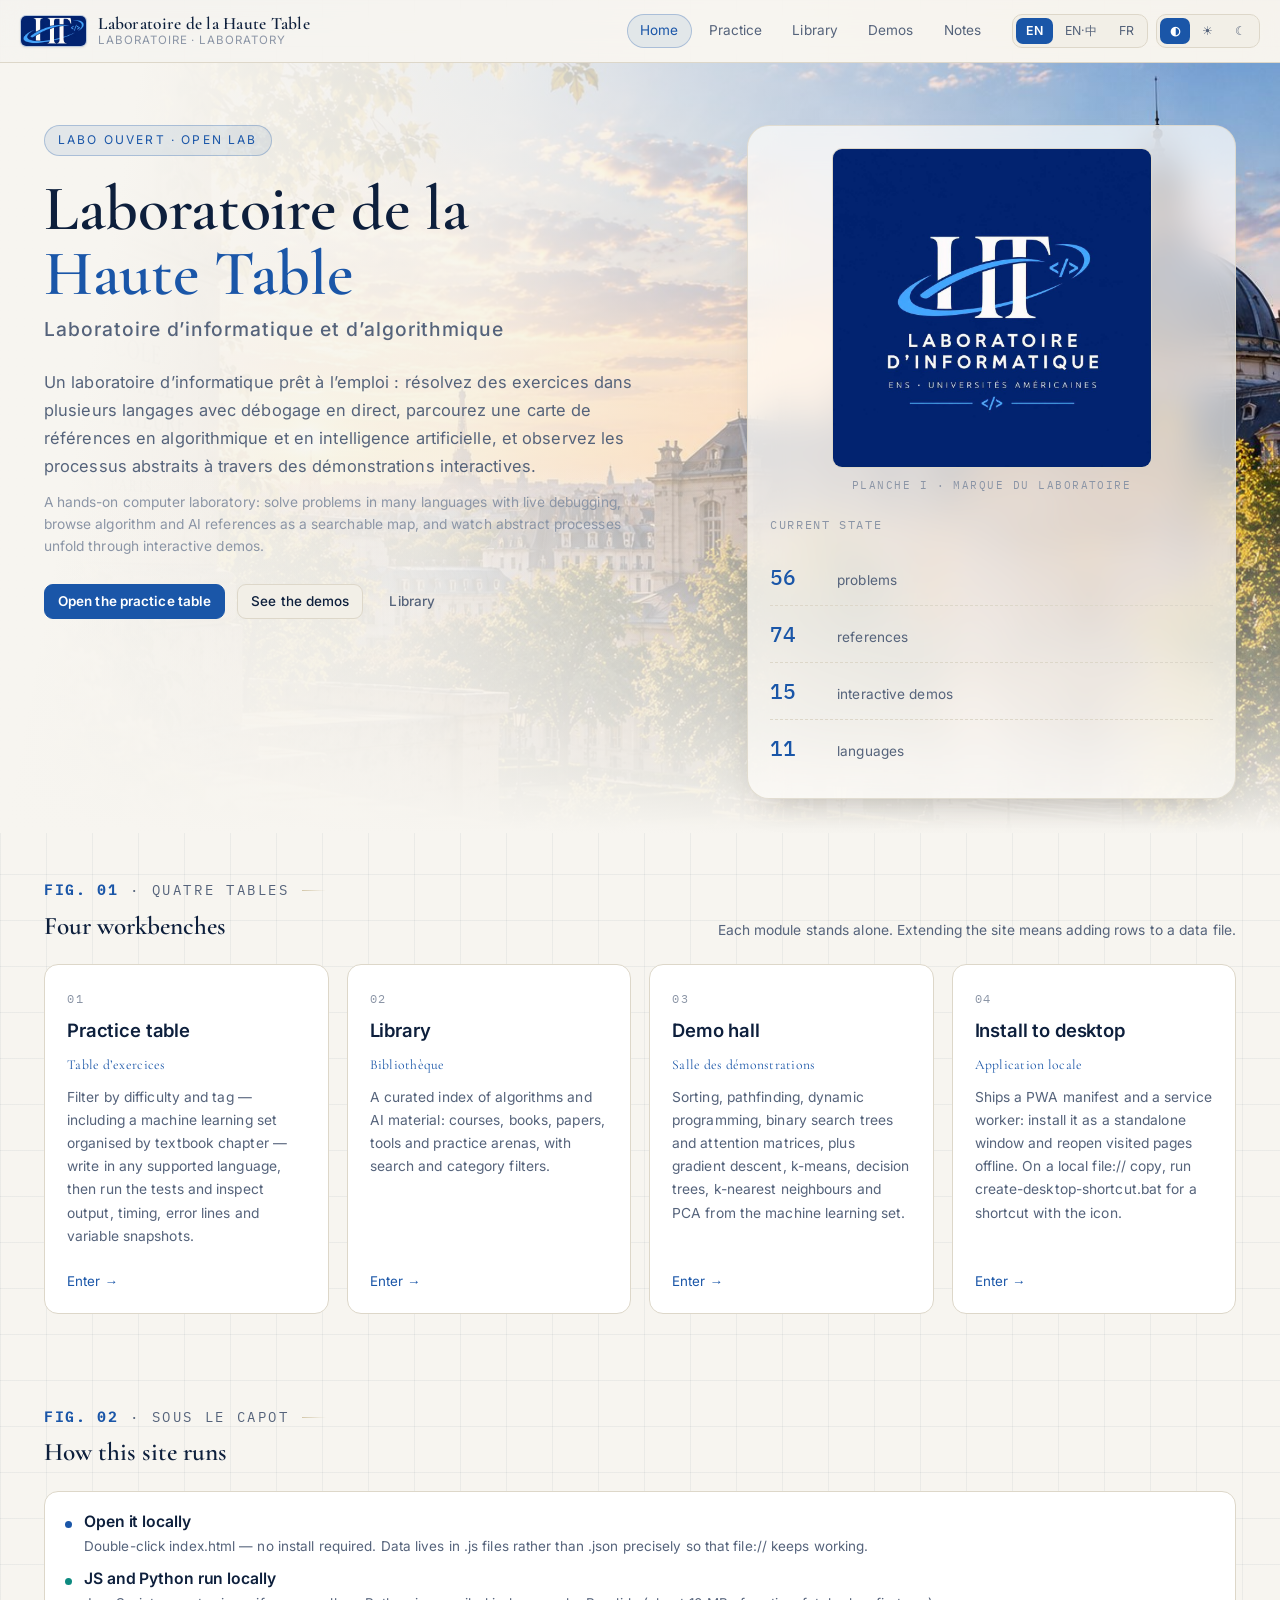
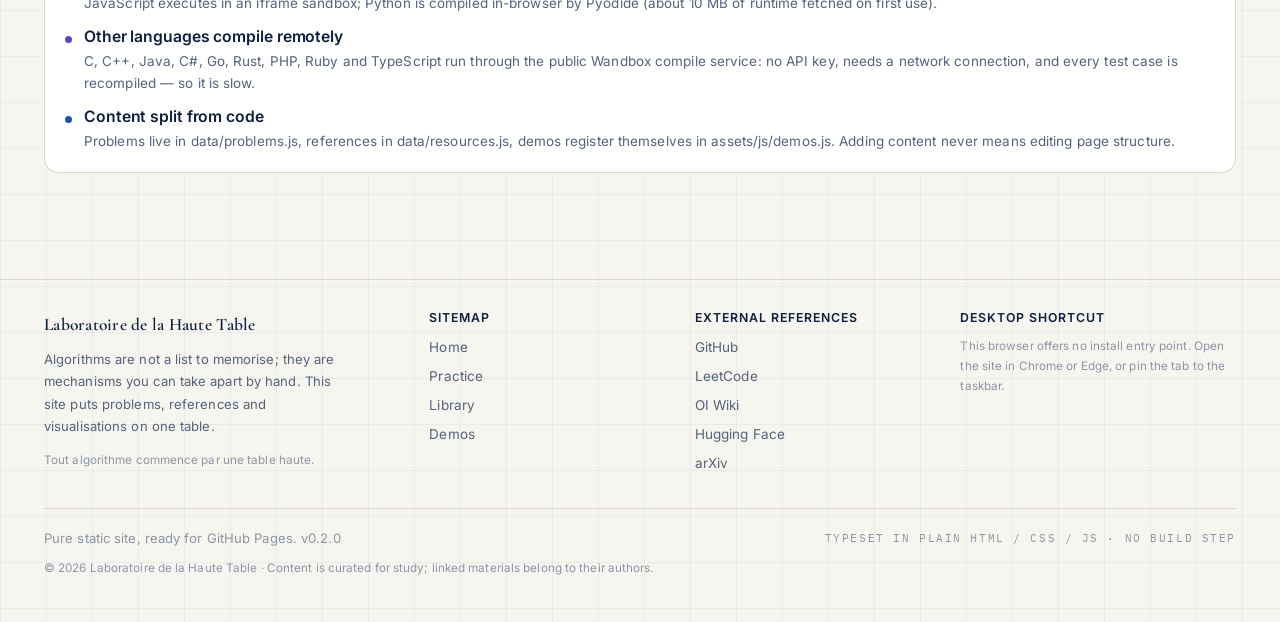
==== index.html @ a64c519a "Add files via upload" ====
<!DOCTYPE html>
<html lang="zh-CN" data-theme="dark">
<head>
<meta charset="utf-8">
<meta name="viewport" content="width=device-width, initial-scale=1">
<title>Laboratoire de la Haute Table · Laboratoire d’informatique</title>
<meta name="description" content="Laboratoire de la Haute Table — exercices multilingues avec débogage, bibliothèque d’algorithmique et d’IA, démonstrations interactives. Site statique, prêt pour GitHub Pages.">
<link rel="stylesheet" href="assets/css/base.css">
<link rel="stylesheet" href="assets/css/modules.css">
<link rel="icon" href="assets/img/favicon.ico" sizes="any">
<link rel="icon" type="image/png" sizes="32x32" href="assets/img/favicon-32.png">
<link rel="icon" type="image/png" sizes="192x192" href="assets/img/mark-192.png">
<link rel="apple-touch-icon" sizes="180x180" href="assets/img/apple-touch-icon.png">
<link rel="manifest" href="manifest.json">
<meta name="theme-color" content="#04122b" media="(prefers-color-scheme: dark)">
<meta name="theme-color" content="#f7f5f0" media="(prefers-color-scheme: light)">
<meta name="apple-mobile-web-app-title" content="Haute Table">
<meta property="og:type" content="website">
<meta property="og:title" content="Laboratoire de la Haute Table · Laboratoire d’informatique">
<meta property="og:description" content="多语言刷题与调试、算法与 AI 资料索引、可交互的算法演示。纯静态站点，可安装到桌面。">
<meta property="og:image" content="assets/img/og-cover.png">
</head>
<body>

<a class="skip-link" href="#main">跳到主要内容</a>

<header class="site-header">
  <div class="wrap header-inner">
    <a class="brand" href="index.html">
      <img class="brand-mark" src="assets/img/mark-wide.png" alt="" width="70" height="32">
      <span class="brand-name">
        <span class="brand-fr">Laboratoire de la Haute Table</span>
        <span class="brand-sub" data-i18n="brand.sub">Laboratoire · 实验室</span>
      </span>
    </a>
    <nav class="nav" aria-label="主导航">
      <a href="index.html" data-i18n="nav.home">首页</a>
      <a href="practice.html" data-i18n="nav.practice">刷题台</a>
      <a href="resources.html" data-i18n="nav.resources">资料库</a>
      <a href="demos.html" data-i18n="nav.demos">演示室</a>
      <a href="notes.html" data-i18n="nav.notes">数学笔记</a>
    </nav>
    <div class="header-tools" data-header-tools></div>
  </div>
</header>

<main id="main">

  <section class="hero">
   <div class="wrap">
    <div class="hero-grid">
      <div>
        <span class="hero-eyebrow" data-i18n="home.eyebrow">Labo ouvert · 开放实验室</span>
        <h1 class="hero-title-fr">Laboratoire de la <em>Haute&nbsp;Table</em></h1>
        <p class="hero-title-zh">Laboratoire d’informatique et d’algorithmique</p>
        <p class="hero-lede">
           Un laboratoire d’informatique prêt à l’emploi : résolvez des exercices dans plusieurs langages
           avec débogage en direct, parcourez une carte de références en algorithmique et en intelligence
           artificielle, et observez les processus abstraits à travers des démonstrations interactives.
        </p>
        <p class="hero-lede-en">
          A hands-on computer laboratory: solve problems in many languages with live debugging, browse
          algorithm and AI references as a searchable map, and watch abstract processes unfold through
          interactive demos.
        </p>
        <p class="hero-lede hero-lede-zh">
          一个可以立刻上手开动的计算机实验室：用多种语言刷题并实时调试，把算法与 AI 的学习资料整理成可检索的地图，
          再配上能拖动、能暂停、能改参数的动态演示，把抽象过程摊开在桌面上看清楚。
        </p>
        <div class="row hero-actions">
          <a class="btn btn-primary" href="practice.html" data-i18n="home.ctaPrimary">进入刷题台</a>
          <a class="btn" href="demos.html" data-i18n="home.ctaSecondary">看动态演示</a>
          <a class="btn btn-ghost" href="resources.html" data-i18n="nav.resources">资料库</a>
        </div>
      </div>
      <div class="hero-panel">
        <figure class="plate">
          <img src="assets/img/logo.jpg" alt="Laboratoire de la Haute Table" width="1024" height="1024">
          <figcaption>Planche I · Marque du laboratoire</figcaption>
        </figure>
        <div class="hero-panel-title" data-i18n="home.panelTitle">站点现状</div>
        <div class="stat-list">
          <div class="stat-line">
            <span class="stat-num" id="stat-problems">—</span>
            <span class="stat-label" data-i18n="home.statProblems">道练习题</span>
          </div>
          <div class="stat-line">
            <span class="stat-num" id="stat-resources">—</span>
            <span class="stat-label" data-i18n="home.statResources">条资料索引</span>
          </div>
          <div class="stat-line">
            <span class="stat-num" id="stat-demos">—</span>
            <span class="stat-label" data-i18n="home.statDemos">个交互演示</span>
          </div>
          <div class="stat-line">
            <span class="stat-num">11</span>
            <span class="stat-label" data-i18n="home.statLangs">种编程语言</span>
          </div>
        </div>
      </div>
    </div>
   </div>
  </section>

  <section class="section wrap">
    <div class="section-head">
      <div>
        <p class="fig"><b>Fig. 01</b> · Quatre tables</p>
        <h2 data-i18n="home.modulesTitle">四个工作台</h2>
      </div>
      <span class="spacer"></span>
      <p data-i18n="home.modulesLede"></p>
    </div>
    <div class="module-grid">
      <a class="module-card" href="practice.html">
        <span class="module-num">01</span>
        <h3 data-i18n="home.m1.title">刷题台</h3>
        <span class="fr">Table d’exercices</span>
        <p data-i18n="home.m1.desc"></p>
        <span class="go" data-i18n="home.go">进入 →</span>
      </a>
      <a class="module-card" href="resources.html">
        <span class="module-num">02</span>
        <h3 data-i18n="home.m2.title">资料库</h3>
        <span class="fr">Bibliothèque</span>
        <p data-i18n="home.m2.desc"></p>
        <span class="go" data-i18n="home.go">进入 →</span>
      </a>
      <a class="module-card" href="demos.html">
        <span class="module-num">03</span>
        <h3 data-i18n="home.m3.title">演示室</h3>
        <span class="fr">Salle des démonstrations</span>
        <p data-i18n="home.m3.desc"></p>
        <span class="go" data-i18n="home.go">进入 →</span>
      </a>
      <a class="module-card" href="index.html#install-block">
        <span class="module-num">04</span>
        <h3 data-i18n="home.m4.title">安装到桌面</h3>
        <span class="fr">Application locale</span>
        <p data-i18n="home.m4.desc"></p>
        <span class="go" data-i18n="home.go">进入 →</span>
      </a>
    </div>
  </section>

  <section class="section wrap">
    <div class="section-head">
      <div>
        <p class="fig"><b>Fig. 02</b> · Sous le capot</p>
        <h2 data-i18n="home.howTitle">这套站是怎么跑起来的</h2>
      </div>
    </div>
    <div class="card">
      <div class="feature-list">
        <div class="feature-item">
          <span class="feature-dot"></span>
          <div>
            <h4 data-i18n="home.how1.title">本地直接打开</h4>
            <p data-i18n="home.how1.desc"></p>
          </div>
        </div>
        <div class="feature-item teal">
          <span class="feature-dot"></span>
          <div>
            <h4 data-i18n="home.how2.title">JS 与 Python 本地执行</h4>
            <p data-i18n="home.how2.desc"></p>
          </div>
        </div>
        <div class="feature-item violet">
          <span class="feature-dot"></span>
          <div>
            <h4 data-i18n="home.how3.title">其余语言走公共 API</h4>
            <p data-i18n="home.how3.desc"></p>
          </div>
        </div>
        <div class="feature-item">
          <span class="feature-dot"></span>
          <div>
            <h4 data-i18n="home.how4.title">内容与代码分离</h4>
            <p data-i18n="home.how4.desc"></p>
          </div>
        </div>
      </div>
    </div>
  </section>

</main>

<footer class="site-footer" id="site-footer"></footer>

<!-- 只加载数据来统计数量；演示模块仅注册自身，不初始化 -->
<script src="data/problems.js"></script>
<script src="data/c-track.js"></script>
<script src="data/hard-track.js"></script>
<script src="data/math-track.js"></script>
<script src="data/py-track.js"></script>
<script src="data/resources.js"></script>
<script src="assets/js/i18n.js"></script>
<script src="assets/js/site.js"></script>
<script>window.LHT.Demos = { list: [], register: function (d) { this.list.push(d); } };</script>
<script src="assets/js/demo-sort.js"></script>
<script src="assets/js/demo-path.js"></script>
<script src="assets/js/demo-nn.js"></script>
<script src="assets/js/demo-dp.js"></script>
<script src="assets/js/demo-bst.js"></script>
<script src="assets/js/demo-attn.js"></script>
<script src="assets/js/demo-gd.js"></script>
<script src="assets/js/demo-kmeans.js"></script>
<script src="assets/js/demo-tree.js"></script>
<script src="assets/js/demo-knn.js"></script>
<script src="assets/js/demo-pca.js"></script>
<script src="assets/js/demo-roc.js"></script>
<script src="assets/js/demo-linalg.js"></script>
<script src="assets/js/demo-integral.js"></script>
<script src="assets/js/demo-pylist.js"></script>
<script>
(function () {
  function put(id, value) {
    var el = document.getElementById(id);
    if (el) el.textContent = String(value);
  }
  function render() {
    put('stat-problems', (window.LHT_PROBLEMS || []).length);
    put('stat-resources', (window.LHT_RESOURCES || []).length);
    put('stat-demos', (window.LHT.Demos && window.LHT.Demos.list ? window.LHT.Demos.list.length : 0));
  }
  render();
  var previous = LHT.onLangChange;
  LHT.onLangChange = function (lang) {
    if (typeof previous === 'function') previous(lang);
    render();
  };
})();
</script>
</body>
</html>
---- assets/css/base.css ----
/* ============================================================
   Laboratoire de la Haute Table · 高桌实验室
   base.css — 设计令牌、排版、布局骨架、通用组件
   ============================================================ */

/* ---------- 自托管字体 ----------
   字体文件都在 assets/fonts/ 里，不依赖 Google Fonts 或任何 CDN：
   中文字形仍然交给系统字体（思源黑体 / 苹方 / 微软雅黑），
   这里只带拉丁字形，单个文件 14–24KB。
   授权为 SIL Open Font License，见 assets/fonts/LICENSE-OFL.txt。 */

@font-face {
  font-family: "Inter";
  font-style: normal;
  font-weight: 400;
  font-display: swap;
  src: url("../fonts/inter-latin-400-normal.woff2") format("woff2");
}
@font-face {
  font-family: "Inter";
  font-style: normal;
  font-weight: 500;
  font-display: swap;
  src: url("../fonts/inter-latin-500-normal.woff2") format("woff2");
}
@font-face {
  font-family: "Inter";
  font-style: normal;
  font-weight: 600;
  font-display: swap;
  src: url("../fonts/inter-latin-600-normal.woff2") format("woff2");
}

@font-face {
  font-family: "Cormorant Garamond";
  font-style: normal;
  font-weight: 400;
  font-display: swap;
  src: url("../fonts/cormorant-garamond-latin-400-normal.woff2") format("woff2");
}
@font-face {
  font-family: "Cormorant Garamond";
  font-style: normal;
  font-weight: 600;
  font-display: swap;
  src: url("../fonts/cormorant-garamond-latin-600-normal.woff2") format("woff2");
}
@font-face {
  font-family: "Cormorant Garamond";
  font-style: normal;
  font-weight: 700;
  font-display: swap;
  src: url("../fonts/cormorant-garamond-latin-700-normal.woff2") format("woff2");
}
@font-face {
  font-family: "Cormorant Garamond";
  font-style: italic;
  font-weight: 400;
  font-display: swap;
  src: url("../fonts/cormorant-garamond-latin-400-italic.woff2") format("woff2");
}

@font-face {
  font-family: "IBM Plex Mono";
  font-style: normal;
  font-weight: 400;
  font-display: swap;
  src: url("../fonts/ibm-plex-mono-latin-400-normal.woff2") format("woff2");
}
@font-face {
  font-family: "IBM Plex Mono";
  font-style: normal;
  font-weight: 500;
  font-display: swap;
  src: url("../fonts/ibm-plex-mono-latin-500-normal.woff2") format("woff2");
}

:root {
  color-scheme: dark;

  /* 深色主题：实验室靛蓝。取色自徽标底色 #022370 与轨道蓝 #40a8fe */
  --bg:              #04122b;
  --bg-elev:         #061a38;
  --surface:         #0a2244;
  --surface-2:       #0e2a52;
  --surface-3:       #143460;
  --border:          #1b3a63;
  --border-strong:   #2d5c95;
  --fg:              #eaf1fb;
  --fg-muted:        #9ab3d4;
  --fg-dim:          #6b87ab;

  --accent:          #40a8fe;   /* azur · 轨道蓝 */
  --accent-soft:     rgba(64, 168, 254, 0.14);
  --accent-line:     rgba(64, 168, 254, 0.34);
  /* 实心蓝底按钮：底色加深一档，白字对比度 6.3:1 */
  --accent-strong:   #1a5fb4;
  --accent-on:       #ffffff;
  --gold:            #c9a856;   /* or · 只在分隔线与编号上点缀 */
  --gold-soft:       rgba(201, 168, 86, 0.13);
  --gold-line:       rgba(201, 168, 86, 0.42);
  --grid:            rgba(64, 168, 254, 0.055);

  /* 以下四个是数据色，只在图表、演示与状态里使用 */
  --teal:            #35c4bb;
  --teal-soft:       rgba(53, 196, 187, 0.14);
  --violet:          #9a8ff0;
  --violet-soft:     rgba(154, 143, 240, 0.15);
  --danger:          #f2708c;
  --danger-soft:     rgba(242, 112, 140, 0.13);
  --ok:              #4ecf8a;
  --warn:            #e3b455;

  --shadow-1: 0 1px 2px rgba(0, 0, 0, 0.4);
  --shadow-2: 0 10px 30px -12px rgba(0, 0, 0, 0.75);
  --radius:   14px;
  --radius-sm: 9px;
  --radius-lg: 22px;

  --sans: "Inter", -apple-system, BlinkMacSystemFont, "Segoe UI", "PingFang SC",
          "Hiragino Sans GB", "Microsoft YaHei", "Source Han Sans SC",
          "Noto Sans CJK SC", Roboto, Helvetica, Arial, sans-serif;
  --mono: "IBM Plex Mono", "JetBrains Mono", "Cascadia Code", "SF Mono", Menlo,
          Consolas, "Liberation Mono", "Courier New", monospace;
  /* 展示体：拉丁字形用自托管的 Cormorant Garamond，
     中文回落到系统的宋体类字体，保持"铅字感" */
  --serif: "Cormorant Garamond", "EB Garamond", Georgia, "Times New Roman",
           "Songti SC", "Source Han Serif SC", "Noto Serif SC",
           "SimSun", "STSong", serif;
  /* 中文标题：优先系统里的宋体系；没有就退回黑体 */
  --serif-cjk: "Songti SC", "Source Han Serif SC", "Noto Serif CJK SC",
               "SimSun", "STSong", "Microsoft YaHei", serif;

  --maxw: 1240px;
  --gut: 24px;
}

[data-theme="light"] {
  color-scheme: light;

  /* 浅色主题：档案纸，纸面偏暖，墨色偏靛 */
  --bg:              #f7f5f0;
  --bg-elev:         #fffefb;
  --surface:         #ffffff;
  --surface-2:       #f2efe7;
  --surface-3:       #e8e4d9;
  --border:          #ddd7c9;
  --border-strong:   #c1b7a1;
  --fg:              #0d1f3c;
  --fg-muted:        #55637b;
  --fg-dim:          #8b95a6;

  --accent:          #1a56a8;
  --accent-soft:     rgba(26, 86, 168, 0.09);
  --accent-line:     rgba(26, 86, 168, 0.28);
  --accent-strong:   #1a56a8;
  --accent-on:       #ffffff;
  --gold:            #8f6f22;
  --gold-soft:       rgba(143, 111, 34, 0.09);
  --gold-line:       rgba(143, 111, 34, 0.34);
  --grid:            rgba(13, 31, 60, 0.05);

  --teal:            #0d8a80;
  --teal-soft:       rgba(13, 138, 128, 0.10);
  --violet:          #5647c9;
  --violet-soft:     rgba(86, 71, 201, 0.10);
  --danger:          #c2304c;
  --danger-soft:     rgba(194, 48, 76, 0.09);
  --ok:              #157a48;
  --warn:            #96660c;

  --shadow-1: 0 1px 2px rgba(60, 50, 35, 0.08);
  --shadow-2: 0 14px 34px -18px rgba(60, 50, 35, 0.34);
}

* { box-sizing: border-box; }

html { scroll-behavior: smooth; }
/* 锚点跳转时给吸顶导航留出空间，标题不会被盖住 */
[id] { scroll-margin-top: 84px; }

body {
  margin: 0;
  background-color: var(--bg);
  background-image:
    linear-gradient(var(--grid) 1px, transparent 1px),
    linear-gradient(90deg, var(--grid) 1px, transparent 1px),
    radial-gradient(1100px 560px at 10% -10%, var(--accent-soft), transparent 62%),
    radial-gradient(880px 460px at 98% -2%, var(--gold-soft), transparent 58%);
  background-size: 46px 46px, 46px 46px, 100% 100%, 100% 100%;
  background-repeat: repeat, repeat, no-repeat, no-repeat;
  background-attachment: scroll, scroll, fixed, fixed;
  color: var(--fg);
  font-family: var(--sans);
  font-size: 16px;
  line-height: 1.71;
  letter-spacing: 0.006em;          /* 中西文混排时留一点气口 */
  font-feature-settings: "kern" 1, "liga" 1, "calt" 1;
  -webkit-font-smoothing: antialiased;
  text-rendering: optimizeLegibility;
}

a { color: var(--accent); text-decoration: none; }
a:hover { text-decoration: underline; }

/* 标题走衬线：拉丁用 Cormorant Garamond，中文回落到系统宋体，
   混排时读起来更像印刷品而不是界面 */
h1, h2 { font-family: var(--serif); font-weight: 600; letter-spacing: 0; }
h3, h4 { font-family: var(--sans); }
h1, h2, h3, h4 { line-height: 1.28; margin: 0 0 .5em; }
/* 说明：h1/h2 走衬线（拉丁 Cormorant Garamond + 中文系统宋体）。
   中文宋体在 Windows 上没有真粗体，浏览器会做合成加粗，所以字号给得比黑体方案大一点才有分量。
   想换成无衬线中文标题，把下面两行的 font-family 改成 var(--sans) 即可。 */
h1 { font-size: 2.2rem; }
h2 { font-size: 1.58rem; }
h3 { font-size: 1.1rem; font-weight: 600; letter-spacing: -0.008em; }
h4 { font-size: .95rem; font-weight: 600; letter-spacing: -0.006em; }
p  { margin: 0 0 1em; }

code, pre, kbd { font-family: var(--mono); font-size: .88em; }
code {
  background: var(--surface-2);
  border: 1px solid var(--border);
  border-radius: 5px;
  padding: .1em .38em;
}
pre {
  background: var(--surface-2);
  border: 1px solid var(--border);
  border-radius: var(--radius-sm);
  padding: 12px 14px;
  overflow: auto;
  margin: 0 0 1em;
}
pre code { background: none; border: 0; padding: 0; }

hr { border: 0; border-top: 1px solid var(--border); margin: 28px 0; }

::selection { background: var(--accent-line); color: var(--fg); }

:focus-visible {
  outline: 2px solid var(--accent);
  outline-offset: 2px;
  border-radius: 4px;
}

/* ---------- 布局 ---------- */

.wrap { width: 100%; max-width: var(--maxw); margin: 0 auto; padding: 0 var(--gut); }
.wrap-narrow { max-width: 880px; }

/* 只设垂直间距：水平内边距交给 .wrap，两个类同时用时才不会互相覆盖 */
.section { padding-block: 46px; }
.section-tight { padding-block: 26px; }

.stack > * + * { margin-top: 16px; }
.row { display: flex; gap: 12px; align-items: center; flex-wrap: wrap; }
.row-between { justify-content: space-between; }
.row-tight { gap: 8px; }
.spacer { flex: 1 1 auto; }
.grid { display: grid; gap: 16px; }

.skip-link {
  position: absolute; left: -9999px; top: 0; z-index: 100;
  background: var(--accent); color: #10151c; padding: 10px 16px; border-radius: 0 0 8px 0;
}
.skip-link:focus { left: 0; }

/* ---------- 页头 ---------- */

.site-header {
  position: sticky; top: 0; z-index: 40;
  background: color-mix(in srgb, var(--bg) 86%, transparent);
  backdrop-filter: blur(14px) saturate(140%);
  border-bottom: 1px solid var(--border);
}

.header-inner {
  display: flex; align-items: center; gap: 18px;
  min-height: 62px; padding: 8px 0;
}

.brand { display: flex; align-items: center; gap: 11px; color: inherit; text-decoration: none; }
.brand:hover { text-decoration: none; }

.brand-mark {
  display: block; flex: none;
  height: 32px; width: auto;
  border-radius: 6px;
  border: 1px solid var(--accent-line);
  box-shadow: var(--shadow-1);
}

.brand-name { display: flex; flex-direction: column; line-height: 1.15; }
.brand-fr {
  font-family: var(--serif);
  font-size: 17.4px; font-weight: 600; letter-spacing: .015em;
  color: var(--fg);
}
.brand-sub { font-size: 11.5px; color: var(--fg-dim); letter-spacing: .08em; text-transform: uppercase; }

.nav { display: flex; gap: 4px; margin-left: auto; flex-wrap: wrap; }
.nav a {
  color: var(--fg-muted); padding: 6px 12px; border-radius: 999px;
  font-size: 13.6px; line-height: 1.4; text-decoration: none; border: 1px solid transparent;
  transition: color .16s, background .16s, border-color .16s;
  white-space: nowrap;
}
.nav a:hover { color: var(--fg); background: var(--surface-2); text-decoration: none; }
.nav a[aria-current="page"] {
  color: var(--accent); background: var(--accent-soft); border-color: var(--accent-line);
}

.header-tools { display: flex; gap: 8px; align-items: center; }

.nav-toggle { display: none; }

/* ---------- 控件 ---------- */

.btn {
  display: inline-flex; align-items: center; justify-content: center; gap: 7px;
  font: inherit; font-size: 13.5px; font-weight: 500;
  line-height: 1.45;                 /* 按钮不跟随正文行高，否则会显得很厚 */
  padding: 7px 13px; border-radius: 9px;
  background: var(--surface-2); color: var(--fg);
  border: 1px solid var(--border);
  cursor: pointer;
  transition: background .16s, border-color .16s, color .16s, transform .1s;
  white-space: nowrap;
}
.btn:hover { background: var(--surface-3); border-color: var(--border-strong); }
.btn:active { transform: translateY(1px); }
.btn[disabled] { opacity: .5; cursor: not-allowed; transform: none; }

.btn-primary {
  background: var(--accent-strong); border-color: var(--accent-strong); color: var(--accent-on);
  font-weight: 600;
}
.btn-primary:hover {
  background: color-mix(in srgb, var(--accent-strong) 86%, black);
  border-color: color-mix(in srgb, var(--accent-strong) 86%, black);
}

.btn-ghost { background: transparent; border-color: transparent; color: var(--fg-muted); }
.btn-ghost:hover { background: var(--surface-2); color: var(--fg); }

.btn-sm { padding: 4px 10px; font-size: 12.6px; border-radius: 8px; line-height: 1.4; }
.btn-icon { padding: 5px 9px; }
.btn-danger { color: var(--danger); border-color: color-mix(in srgb, var(--danger) 34%, transparent); }
.btn-danger:hover { background: var(--danger-soft); }

.seg { display: inline-flex; background: var(--surface-2); border: 1px solid var(--border); border-radius: 10px; padding: 3px; gap: 2px; }
.seg button {
  font: inherit; font-size: 12.4px; line-height: 1.4; padding: 4px 10px; border-radius: 7px;
  background: transparent; border: 0; color: var(--fg-muted); cursor: pointer;
  transition: background .16s, color .16s;
}
.seg button:hover { color: var(--fg); }
.seg button[aria-pressed="true"] { background: var(--accent-strong); color: var(--accent-on); font-weight: 600; }

.field { display: flex; flex-direction: column; gap: 6px; }
.field > label, .label { font-size: 12.1px; color: var(--fg-muted); letter-spacing: .02em; }

input[type="text"], input[type="search"], input[type="number"], select, textarea {
  font: inherit; font-size: 13.4px;
  background: var(--surface); color: var(--fg);
  border: 1px solid var(--border); border-radius: 10px;
  padding: 8px 11px;
  width: 100%;
}
input::placeholder, textarea::placeholder { color: var(--fg-dim); }
select { cursor: pointer; }

.switch { display: inline-flex; align-items: center; gap: 8px; font-size: 13.5px; color: var(--fg-muted); cursor: pointer; }
.switch input { width: auto; accent-color: var(--accent); }

input[type="range"] { width: 100%; accent-color: var(--accent); }

/* ---------- 卡片与徽标 ---------- */

.card {
  background: var(--surface);
  border: 1px solid var(--border);
  border-radius: var(--radius);
  padding: 20px;
}
.card-flat { background: var(--bg-elev); }
.card-pad-sm { padding: 15px; }
.card-hover { transition: border-color .18s, transform .18s, box-shadow .18s; }
.card-hover:hover { border-color: var(--border-strong); transform: translateY(-2px); box-shadow: var(--shadow-2); }

.card-title { margin: 0 0 6px; font-size: 1.06rem; }

.badge {
  display: inline-flex; align-items: center; gap: 5px;
  font-size: 11.5px; font-weight: 600; letter-spacing: .015em;
  padding: 2.5px 9px; border-radius: 999px;
  background: var(--surface-2); color: var(--fg-muted);
  border: 1px solid var(--border);
}
.badge-accent { background: var(--accent-soft); color: var(--accent); border-color: var(--accent-line); }
.badge-teal   { background: var(--teal-soft);   color: var(--teal);   border-color: color-mix(in srgb, var(--teal) 32%, transparent); }
.badge-violet { background: var(--violet-soft); color: var(--violet); border-color: color-mix(in srgb, var(--violet) 32%, transparent); }
.badge-ok     { background: color-mix(in srgb, var(--ok) 15%, transparent); color: var(--ok); border-color: color-mix(in srgb, var(--ok) 32%, transparent); }
.badge-danger { background: var(--danger-soft); color: var(--danger); border-color: color-mix(in srgb, var(--danger) 32%, transparent); }
.badge-warn   { background: color-mix(in srgb, var(--warn) 14%, transparent); color: var(--warn); border-color: color-mix(in srgb, var(--warn) 32%, transparent); }

.tag-row { display: flex; flex-wrap: wrap; gap: 6px; }

.chip {
  font-size: 11.9px; padding: 3px 10px; border-radius: 999px;
  border: 1px solid var(--border); background: transparent; color: var(--fg-muted);
  cursor: pointer; font-family: inherit;
  transition: background .15s, color .15s, border-color .15s;
}
.chip:hover { color: var(--fg); border-color: var(--border-strong); }
.chip[aria-pressed="true"] { background: var(--accent-soft); color: var(--accent); border-color: var(--accent-line); }

.kbd {
  font-family: var(--mono); font-size: 11.5px;
  border: 1px solid var(--border-strong); border-bottom-width: 2px;
  border-radius: 5px; padding: 1px 5px; background: var(--surface-2); color: var(--fg-muted);
}

.muted { color: var(--fg-muted); }
.dim { color: var(--fg-dim); }
.mono { font-family: var(--mono); }
.small { font-size: 13.1px; }
.tiny { font-size: 11.7px; }
.center { text-align: center; }
.nowrap { white-space: nowrap; }

.lang-alt { color: var(--fg-muted); font-size: .93em; }
.lang-alt::before { content: " / "; color: var(--fg-dim); }

.hint { color: var(--fg-muted); font-size: 13.5px; }

.note {
  border-left: 2px solid var(--accent-line);
  padding: 2px 0 2px 13px;
  color: var(--fg-muted); font-size: 13.5px;
}

/* ---------- 图注与分隔线（论文式标注） ---------- */

.fig {
  display: flex; align-items: center; gap: 12px;
  font-family: var(--mono); font-size: 11.2px; letter-spacing: .19em;
  text-transform: uppercase; color: var(--fg-dim);
  margin: 0 0 10px;
}
.fig b { color: var(--accent); font-weight: 600; }
.fig::after {
  content: ''; flex: 1 1 auto; min-width: 24px; height: 1px;
  background: linear-gradient(90deg, var(--gold-line), transparent);
}
.fig-plain::after { display: none; }

.plate { margin: 0; }
.plate img {
  display: block; width: 100%; height: auto;
  border: 1px solid var(--border); border-radius: 10px;
  background: var(--bg-elev);
}
.plate figcaption {
  margin-top: 9px; text-align: center;
  font-family: var(--mono); font-size: 10.5px; letter-spacing: .14em;
  text-transform: uppercase; color: var(--fg-dim);
}

.hairline {
  height: 1px; border: 0; margin: 0;
  background: linear-gradient(90deg, var(--gold-line), var(--accent-line) 38%, transparent);
}

.colophon {
  font-family: var(--mono); font-size: 11.2px; letter-spacing: .14em;
  text-transform: uppercase; color: var(--fg-dim);
}

/* ---------- 页脚 ---------- */

.site-footer {
  margin-top: 60px;
  border-top: 1px solid var(--border);
  padding: 30px 0 44px;
  color: var(--fg-muted); font-size: 13.5px;
}
.footer-grid { display: grid; grid-template-columns: 1.5fr 1fr 1fr 1.15fr; gap: 26px; }
.footer-grid h4 { color: var(--fg); font-size: 12.3px; letter-spacing: .08em; text-transform: uppercase; margin-bottom: 10px; }
.footer-grid ul { list-style: none; margin: 0; padding: 0; display: flex; flex-direction: column; gap: 6px; }
.footer-grid a { color: var(--fg-muted); }
.footer-grid a:hover { color: var(--accent); }
.footer-bottom { margin-top: 26px; padding-top: 18px; border-top: 1px solid var(--border); }

/* ---------- 工具类 ---------- */

.visually-hidden {
  position: absolute; width: 1px; height: 1px; overflow: hidden;
  clip: rect(0 0 0 0); clip-path: inset(50%); white-space: nowrap;
}

.scroll-x { overflow-x: auto; }

.lht-toast {
  position: fixed; left: 50%; bottom: 26px; z-index: 60;
  transform: translate(-50%, 16px);
  background: var(--surface-3); color: var(--fg);
  border: 1px solid var(--border-strong);
  border-radius: 999px; padding: 9px 18px;
  font-size: 13.5px; box-shadow: var(--shadow-2);
  opacity: 0; pointer-events: none;
  transition: opacity .2s, transform .2s;
  max-width: min(88vw, 520px);
}
.lht-toast.is-visible { opacity: 1; transform: translate(-50%, 0); }
.lht-toast.is-ok { border-color: color-mix(in srgb, var(--ok) 40%, transparent); }
.lht-toast.is-err { border-color: color-mix(in srgb, var(--danger) 40%, transparent); color: var(--danger); }

@media (prefers-reduced-motion: reduce) {
  html { scroll-behavior: auto; }
  *, *::before, *::after { animation-duration: .01ms !important; transition-duration: .01ms !important; }
}

/* 触屏设备：把控件恢复成好按的尺寸（桌面端保持紧凑） */
@media (pointer: coarse) {
  .btn { padding: 9px 15px; font-size: 14px; }
  .btn-sm { padding: 7px 12px; font-size: 13px; }
  .seg button { padding: 7px 12px; font-size: 13px; }
  .nav a { padding: 9px 14px; font-size: 14.2px; }
  .chip { padding: 5px 12px; font-size: 12.6px; }
}

@media (max-width: 900px) {
  .footer-grid { grid-template-columns: 1fr 1fr; }
  .header-inner { flex-wrap: wrap; row-gap: 6px; }
  .nav {
    order: 3; width: 100%; margin-left: 0; overflow-x: auto;
    padding-bottom: 6px; flex-wrap: nowrap;
  }
  .header-tools { margin-left: auto; }
}

@media (max-width: 1080px) and (min-width: 901px) {
  .footer-grid { grid-template-columns: 1.4fr 1fr 1fr; }
  #install-block { grid-column: 1 / -1; }
}

@media (max-width: 560px) {
  :root { --gut: 16px; }
  body { font-size: 15px; }
  h1 { font-size: 1.66rem; }
  .footer-grid { grid-template-columns: 1fr; }
  .brand-sub { display: none; }
}
---- assets/css/modules.css ----
/* ============================================================
   modules.css — 首页 / 刷题 / 资料 / 演示 的模块样式
   ============================================================ */

/* ============================================================
   首页
   ============================================================ */

.hero { padding: 62px 0 34px; position: relative; z-index: 0; }

/* 首页背景：ENS 巴黎校区日落。
   左侧加一层与主题底色同色的渐变，保证标题与正文在照片上也清晰；
   越往右越透明，让建筑与铁塔露出来。 */
.hero::before {
  content: '';
  position: absolute;
  inset: 0;
  z-index: -1;
  background-image:
    /* 底部淡出到页面底色，避免照片与下方纯色区出现硬切边 */
    linear-gradient(180deg,
      transparent 52%,
      color-mix(in srgb, var(--bg) 55%, transparent) 78%,
      var(--bg) 100%),
    linear-gradient(100deg,
      var(--bg) 10%,
      color-mix(in srgb, var(--bg) 88%, transparent) 36%,
      color-mix(in srgb, var(--bg) 46%, transparent) 62%,
      transparent 84%),
    url('../img/hero-ens.jpg');
  background-size: cover, cover, cover;
  background-position: center, center, center 42%;
  background-repeat: no-repeat;
}

.hero-grid { display: grid; grid-template-columns: 1.15fr .85fr; gap: 42px; align-items: start; }

.hero-eyebrow {
  display: inline-flex; align-items: center; gap: 9px;
  font-size: 12px; letter-spacing: .18em; text-transform: uppercase;
  color: var(--accent); background: var(--accent-soft);
  border: 1px solid var(--accent-line); border-radius: 999px;
  padding: 4px 13px; margin-bottom: 20px;
}

.hero-title-fr {
  font-family: var(--serif);
  font-size: clamp(2.6rem, 5.6vw, 4rem);
  line-height: 1.03; font-weight: 600; letter-spacing: -.005em;
  margin: 0 0 6px;
}
.hero-title-fr em { font-style: normal; color: var(--accent); }

.hero-title-zh {
  font-size: 1.2rem; color: var(--fg-muted); font-weight: 500;
  margin: 0 0 22px; letter-spacing: .05em;
}

.hero-lede { font-size: 1.02rem; line-height: 1.72; color: var(--fg-muted); max-width: 60ch; }

/* 首页导语：法文为主，英文作为小字辅助 */
.hero-lede-en {
  font-size: 0.86rem; line-height: 1.62; color: var(--fg-dim);
  max-width: 66ch; margin: -6px 0 0; letter-spacing: 0.004em;
}

/* 双语模式下补一段中文导语：中文为主、英文小字为辅 */
.hero-lede-zh { display: none; margin-top: 10px; }
html[data-lang="both"] .hero-lede-zh { display: block; }

.hero-actions { margin-top: 26px; }

.hero-panel {
  /* 半透明磨砂：让背后的校园照片透出来一点点，同时保证数字与说明清晰 */
  background: color-mix(in srgb, var(--bg-elev) 70%, transparent);
  border: 1px solid color-mix(in srgb, var(--border) 80%, transparent);
  border-radius: var(--radius-lg);
  padding: 22px;
  box-shadow: var(--shadow-2);
  backdrop-filter: blur(18px) saturate(120%);
  -webkit-backdrop-filter: blur(18px) saturate(120%);
}

/* ---------- 手机版首页：去掉大 Logo 版面，文字压在更实的底上 ---------- */
@media (max-width: 640px) {
  .hero { padding: 26px 0 24px; }
  .hero::before {
    background-image:
      linear-gradient(180deg,
        color-mix(in srgb, var(--bg) 94%, transparent) 0%,
        color-mix(in srgb, var(--bg) 88%, transparent) 62%,
        var(--bg) 100%),
      url('../img/hero-ens.jpg');
    background-position: center, center 38%;
  }
  .hero-eyebrow { font-size: 11px; padding: 3px 11px; margin-bottom: 14px; }
  .hero-title-fr { font-size: clamp(2.05rem, 9.4vw, 2.6rem); line-height: 1.06; }
  .hero-title-zh { font-size: 1rem; margin-bottom: 14px; }
  .hero-lede { font-size: 0.95rem; line-height: 1.66; }
  .hero-lede-en { font-size: 0.8rem; line-height: 1.55; margin-top: 2px; }
  .hero-actions { margin-top: 18px; gap: 8px; }
  .hero-panel { padding: 16px; border-radius: var(--radius); margin-top: 22px; }
  .hero-panel .plate { display: none; }     /* 页头已有徽标，手机上无需重复 */
  .hero-panel-title { margin: 0 0 6px; }
  .stat-line { padding: 7px 0; }
  .stat-num { font-size: 1.2rem; min-width: 2.2em; }
  .stat-label { font-size: 13px; }
}


.hero-mark {
  display: block; height: 46px; width: auto; margin-bottom: 20px;
  border-radius: 8px; border: 1px solid var(--accent-line);
  box-shadow: var(--shadow-1);
}

.hero-panel .plate { margin-bottom: 20px; }
.hero-panel .plate img { max-width: 320px; margin: 0 auto; }

.hero-panel-title {
  font-family: var(--mono); font-size: 11.6px; letter-spacing: .14em;
  text-transform: uppercase; color: var(--fg-dim); margin-bottom: 14px;
}

.stat-list { display: flex; flex-direction: column; gap: 0; }
.stat-line {
  display: flex; align-items: baseline; gap: 12px;
  padding: 10px 0; border-bottom: 1px dashed var(--border);
}
.stat-line:last-child { border-bottom: 0; }
.stat-num {
  font-family: var(--mono); font-size: 1.32rem; font-weight: 500;
  color: var(--accent); min-width: 2.6em; font-variant-numeric: tabular-nums;
}
.stat-label { color: var(--fg-muted); font-size: 13.6px; }

.module-grid { display: grid; grid-template-columns: repeat(auto-fit, minmax(250px, 1fr)); gap: 18px; }

.module-card {
  display: flex; flex-direction: column; gap: 10px;
  background: var(--surface); border: 1px solid var(--border);
  border-radius: var(--radius); padding: 24px 22px 20px;
  color: inherit; text-decoration: none;
  transition: transform .18s, border-color .18s, box-shadow .18s;
}
.module-card:hover {
  text-decoration: none; transform: translateY(-3px);
  border-color: var(--border-strong); box-shadow: var(--shadow-2);
}
.module-num {
  font-family: var(--mono); font-size: 11.6px; letter-spacing: .16em;
  color: var(--fg-dim);
}
.module-card h3 { margin: 0; font-size: 1.15rem; }
.module-card .fr { font-family: var(--serif); font-size: 13.6px; color: var(--accent); letter-spacing: .02em; }
.module-card p { color: var(--fg-muted); font-size: 13.8px; line-height: 1.68; margin: 0; }
.module-card .go { margin-top: auto; padding-top: 12px; font-size: 13.4px; color: var(--accent); }

.section-head { display: flex; align-items: flex-end; gap: 18px; flex-wrap: wrap; margin-bottom: 22px; }
.section-head h2 { margin: 0; }
.section-head .fig { margin-bottom: 7px; }
.section-head .fr { font-family: var(--serif); color: var(--fg-dim); font-size: 13.9px; }
.section-head p { margin: 0; color: var(--fg-muted); font-size: 13.8px; }

.feature-list { display: grid; gap: 12px; }
.feature-item { display: flex; gap: 12px; }
.feature-dot {
  width: 7px; height: 7px; border-radius: 50%; margin-top: 9px; flex: none;
  background: var(--accent);
}
.feature-item.teal .feature-dot { background: var(--teal); }
.feature-item.violet .feature-dot { background: var(--violet); }
.feature-item h4 { margin: 0 0 3px; font-size: .98rem; }
.feature-item p { margin: 0; color: var(--fg-muted); font-size: 13.5px; line-height: 1.66; }

/* ============================================================
   刷题工作台
   ============================================================ */

.practice-shell {
  display: grid;
  grid-template-columns: 292px minmax(0, 1fr);
  gap: 18px;
  align-items: start;
  padding-bottom: 40px;
}

.sidebar {
  position: sticky; top: 78px;
  display: flex; flex-direction: column; gap: 12px;
  max-height: calc(100vh - 100px);
  min-width: 0;
}

.sidebar-panel {
  background: var(--surface);
  border: 1px solid var(--border);
  border-radius: var(--radius);
  display: flex; flex-direction: column;
  min-height: 0; overflow: hidden;
}

.sidebar-head { padding: 14px 14px 10px; border-bottom: 1px solid var(--border); display: flex; flex-direction: column; gap: 10px; }

.filter-row { display: flex; flex-wrap: wrap; gap: 5px; }

.problem-list { overflow-y: auto; padding: 8px; display: flex; flex-direction: column; gap: 4px; min-height: 120px; }

.problem-item {
  display: block; width: 100%; text-align: left;
  font: inherit; color: var(--fg);
  background: transparent; border: 1px solid transparent;
  border-radius: var(--radius-sm);
  padding: 9px 11px; cursor: pointer;
  transition: background .14s, border-color .14s;
}
.problem-item:hover { background: var(--surface-2); }
.problem-item[aria-selected="true"] {
  background: var(--accent-soft); border-color: var(--accent-line);
}
.problem-item-top { display: flex; align-items: center; gap: 8px; }
.problem-item-idx {
  font-family: var(--mono); font-size: 11px; color: var(--fg-dim);
  min-width: 1.6em; font-variant-numeric: tabular-nums;
}
.problem-item-name { font-size: 14px; font-weight: 500; flex: 1; }
.problem-item-meta { display: flex; gap: 6px; align-items: center; margin: 4px 0 0 28px; flex-wrap: wrap; }
.problem-item-tags { font-size: 11.6px; color: var(--fg-dim); }

.dot { width: 7px; height: 7px; border-radius: 50%; flex: none; }
.dot-easy   { background: var(--ok); }
.dot-medium { background: var(--warn); }
.dot-hard   { background: var(--danger); }

.practice-main { display: flex; flex-direction: column; gap: 16px; min-width: 0; }

.panel {
  background: var(--surface);
  border: 1px solid var(--border);
  border-radius: var(--radius);
  overflow: hidden;
  position: relative;
}

/* 面板顶部一道细规线，像仪器面板的铭牌 */
.panel::before {
  content: ''; position: absolute; left: 0; right: 0; top: 0; height: 2px;
  background: linear-gradient(90deg, var(--accent-line), transparent 62%);
  pointer-events: none;
}

.panel-head {
  display: flex; align-items: center; gap: 12px; flex-wrap: wrap;
  padding: 12px 16px; border-bottom: 1px solid var(--border);
  background: var(--bg-elev);
}
.panel-head h3 { margin: 0; font-size: 14.8px; }
.panel-head .fr { font-family: var(--serif); font-size: 12.7px; color: var(--fg-dim); }
.panel-body { padding: 16px; }
.panel-body-tight { padding: 12px 16px; }

.problem-title-row { display: flex; align-items: center; gap: 10px; flex-wrap: wrap; }
.problem-title-row h2 { margin: 0; font-size: 1.22rem; font-family: var(--sans); font-weight: 600; }

.prose { font-size: 14.5px; line-height: 1.72; }
.prose p:last-child { margin-bottom: 0; }

.io-grid { display: grid; grid-template-columns: 1fr 1fr; gap: 14px; }
.io-block h4 {
  font-size: 11.8px; letter-spacing: .1em; text-transform: uppercase;
  color: var(--fg-dim); margin-bottom: 6px;
}

.sample-grid { display: grid; gap: 12px; }
.sample {
  display: grid; grid-template-columns: 1fr 1fr; gap: 10px;
  background: var(--bg-elev); border: 1px solid var(--border);
  border-radius: var(--radius-sm); padding: 11px 13px;
}
.sample h5 {
  margin: 0 0 5px; font-size: 11.4px; letter-spacing: .1em;
  text-transform: uppercase; color: var(--fg-dim); font-weight: 600;
}
.sample pre { margin: 0; background: transparent; border: 0; padding: 0; font-size: 12.8px; }

.editor-head { display: flex; align-items: center; gap: 10px; flex-wrap: wrap; }
.editor-head .grow { flex: 1 1 200px; }

.editor-shell { position: relative; min-height: 320px; background: var(--bg-elev); }
.editor-host { min-height: 320px; }

/* CodeMirror 适配 */
.CodeMirror {
  height: auto; min-height: 320px;
  font-family: var(--mono) !important; font-size: 13.8px; line-height: 1.68;
  background: var(--bg-elev) !important; color: var(--fg) !important;
}
.CodeMirror-gutters { background: var(--bg-elev) !important; border-right: 1px solid var(--border) !important; }
.CodeMirror-linenumber { color: var(--fg-dim) !important; }
.CodeMirror-cursor { border-left-color: var(--accent) !important; }
.CodeMirror-selected { background: var(--surface-3) !important; }
.CodeMirror-focused .CodeMirror-selected { background: var(--accent-soft) !important; }
.CodeMirror-activeline-background { background: var(--surface-2) !important; }
.CodeMirror-matchingbracket { color: var(--accent) !important; border-bottom: 1px solid var(--accent-line); }

.code-fallback {
  width: 100%; min-height: 320px; border: 0; border-radius: 0;
  background: var(--bg-elev); color: var(--fg); resize: vertical;
  font-family: var(--mono); font-size: 13.8px; line-height: 1.68; padding: 12px 14px;
}

/* CodeMirror 自定义主题 lht：颜色全部取自站点变量，深浅色自动跟随 */
.cm-s-lht .cm-keyword     { color: var(--violet); }
.cm-s-lht .cm-atom        { color: var(--teal); }
.cm-s-lht .cm-number      { color: var(--teal); }
.cm-s-lht .cm-def         { color: var(--accent); }
.cm-s-lht .cm-variable    { color: var(--fg); }
.cm-s-lht .cm-variable-2  { color: var(--fg-muted); }
.cm-s-lht .cm-variable-3  { color: var(--teal); }
.cm-s-lht .cm-property    { color: var(--fg); }
.cm-s-lht .cm-operator    { color: var(--fg-muted); }
.cm-s-lht .cm-comment     { color: var(--fg-dim); font-style: italic; }
.cm-s-lht .cm-string      { color: var(--ok); }
.cm-s-lht .cm-string-2    { color: var(--ok); }
.cm-s-lht .cm-meta        { color: var(--fg-dim); }
.cm-s-lht .cm-builtin     { color: var(--teal); }
.cm-s-lht .cm-tag         { color: var(--violet); }
.cm-s-lht .cm-attribute   { color: var(--accent); }
.cm-s-lht .cm-qualifier   { color: var(--accent); }
.cm-s-lht .cm-type        { color: var(--teal); }
.cm-s-lht .cm-bracket     { color: var(--fg-muted); }
.cm-s-lht .cm-error       { color: var(--danger); }
.cm-s-lht .cm-header      { color: var(--accent); }
.cm-s-lht .cm-hr          { color: var(--fg-dim); }
.cm-s-lht .cm-link        { color: var(--accent); }

.runner-note { display: flex; gap: 8px; align-items: flex-start; font-size: 12.9px; color: var(--fg-muted); }
.runner-note .badge { flex: none; }

.tabbar { display: flex; gap: 2px; padding: 0 12px; border-bottom: 1px solid var(--border); background: var(--bg-elev); overflow-x: auto; }
.tabbar button {
  font: inherit; font-size: 13.5px; color: var(--fg-muted);
  background: transparent; border: 0; border-bottom: 2px solid transparent;
  padding: 10px 12px; cursor: pointer; white-space: nowrap;
}
.tabbar button:hover { color: var(--fg); }
.tabbar button[aria-selected="true"] { color: var(--accent); border-bottom-color: var(--accent); }
.tabbar .count { font-family: var(--mono); font-size: 11.2px; color: var(--fg-dim); margin-left: 4px; }

.tabpanel { padding: 14px 16px; }
.tabpanel[hidden] { display: none; }

.console {
  font-family: var(--mono); font-size: 13.2px; line-height: 1.66;
  background: var(--bg); border: 1px solid var(--border);
  border-radius: var(--radius-sm); padding: 12px 13px;
  min-height: 120px; max-height: 340px; overflow: auto;
  white-space: pre-wrap; word-break: break-word; margin: 0;
}
.console:empty::before { content: attr(data-empty); color: var(--fg-dim); }
.console .out { color: var(--fg); }
.console .err { color: var(--danger); }
.console .meta { color: var(--fg-dim); }
.console .ok { color: var(--ok); }

.test-row {
  display: flex; align-items: center; gap: 10px; flex-wrap: wrap;
  padding: 9px 11px; border-radius: var(--radius-sm);
  border: 1px solid var(--border); background: var(--bg-elev);
}
.test-row + .test-row { margin-top: 8px; }
.test-row.pass { border-color: color-mix(in srgb, var(--ok) 30%, transparent); }
.test-row.fail { border-color: color-mix(in srgb, var(--danger) 30%, transparent); }
.test-name { font-size: 13.5px; font-weight: 500; }
.test-result { font-family: var(--mono); font-size: 12.6px; color: var(--fg-muted); }
.test-detail { flex-basis: 100%; display: grid; grid-template-columns: 1fr 1fr 1fr; gap: 8px; margin-top: 6px; }
.test-detail .cell { min-width: 0; }
.test-detail .cell h6 {
  margin: 0 0 3px; font-size: 11px; letter-spacing: .07em;
  text-transform: uppercase; color: var(--fg-dim); font-weight: 600;
}
.test-detail pre { margin: 0; max-height: 132px; font-size: 11.9px; }

.summary-bar {
  display: flex; align-items: center; gap: 10px; flex-wrap: wrap;
  padding: 10px 14px; border-radius: var(--radius-sm);
  background: var(--bg-elev); border: 1px solid var(--border); margin-bottom: 12px;
}
.summary-bar.pass { border-color: color-mix(in srgb, var(--ok) 34%, transparent); background: color-mix(in srgb, var(--ok) 7%, var(--bg-elev)); }
.summary-bar.fail { border-color: color-mix(in srgb, var(--danger) 30%, transparent); }
.summary-key { font-size: 13.8px; font-weight: 600; }

.debug-values { display: flex; flex-direction: column; gap: 6px; }
.debug-line {
  display: flex; gap: 10px; align-items: baseline;
  font-family: var(--mono); font-size: 12.6px;
  border-bottom: 1px dotted var(--border); padding-bottom: 5px;
}
.debug-tick { color: var(--fg-dim); min-width: 3.4em; }
.debug-val { color: var(--teal); word-break: break-word; }

.empty-state {
  border: 1px dashed var(--border-strong); border-radius: var(--radius);
  padding: 26px; text-align: center; color: var(--fg-muted); font-size: 13.5px;
}

.progress-line { height: 4px; background: var(--surface-3); border-radius: 999px; overflow: hidden; }
.progress-line > span { display: block; height: 100%; background: var(--accent); width: 0; transition: width .2s; }

/* ============================================================
   资料库
   ============================================================ */

.library-bar {
  display: grid; grid-template-columns: repeat(auto-fit, minmax(168px, 1fr));
  gap: 12px; align-items: end;
  background: var(--surface); border: 1px solid var(--border);
  border-radius: var(--radius); padding: 16px;
}

.cat-strip { display: flex; flex-wrap: wrap; gap: 7px; }

.res-grid { display: grid; grid-template-columns: repeat(auto-fill, minmax(300px, 1fr)); gap: 16px; }

.res-card {
  display: flex; flex-direction: column; gap: 9px;
  background: var(--surface); border: 1px solid var(--border);
  border-radius: var(--radius); padding: 17px 17px 15px;
  transition: border-color .16s, transform .16s;
}
.res-card:hover { border-color: var(--border-strong); transform: translateY(-2px); }
.res-card h3 { margin: 0; font-size: 1rem; line-height: 1.38; }
.res-meta { display: flex; flex-wrap: wrap; gap: 6px; align-items: center; }
.res-note { color: var(--fg-muted); font-size: 13.4px; line-height: 1.68; flex: 1; }
.res-note p:last-child { margin-bottom: 0; }
.res-foot { display: flex; align-items: center; gap: 10px; padding-top: 4px; border-top: 1px solid var(--border); }
.res-src { font-size: 12.3px; color: var(--fg-dim); }

.lib-count { font-family: var(--mono); font-size: 12.1px; color: var(--fg-dim); }

/* ============================================================
   演示
   ============================================================ */

.demo-shell { display: grid; grid-template-columns: 268px minmax(0, 1fr); gap: 18px; align-items: start; }

.demo-nav { display: flex; flex-direction: column; gap: 4px; padding: 8px; min-width: 0; }
.demo-nav button {
  display: flex; flex-direction: column; gap: 2px;
  font: inherit; text-align: left; cursor: pointer;
  background: transparent; border: 1px solid transparent;
  border-radius: var(--radius-sm); padding: 10px 12px; color: var(--fg);
  transition: background .14s, border-color .14s;
}
.demo-nav button:hover { background: var(--surface-2); }
.demo-nav button[aria-selected="true"] { background: var(--accent-soft); border-color: var(--accent-line); }
.demo-nav .nm { font-size: 14px; font-weight: 500; }
.demo-nav .fr { font-family: var(--serif); font-size: 12.2px; color: var(--fg-dim); }

.demo-stage { display: flex; flex-direction: column; gap: 14px; min-width: 0; }

.stage-canvas-wrap {
  position: relative; background: var(--bg-elev);
  border: 1px solid var(--border); border-radius: var(--radius);
  padding: 12px; overflow: hidden;
}
canvas.stage { display: block; width: 100%; height: auto; border-radius: 8px; }

.controls {
  display: flex; flex-wrap: wrap; gap: 14px; align-items: flex-end;
  padding: 13px 15px; background: var(--surface);
  border: 1px solid var(--border); border-radius: var(--radius);
}
.ctl { display: flex; flex-direction: column; gap: 5px; min-width: 128px; }
.ctl > label { font-size: 12.3px; color: var(--fg-muted); }
.ctl-value { font-family: var(--mono); font-size: 12.5px; color: var(--accent); font-variant-numeric: tabular-nums; }

.metrics { display: flex; flex-wrap: wrap; gap: 10px; }
.metric {
  background: var(--surface-2); border: 1px solid var(--border);
  border-radius: var(--radius-sm); padding: 8px 13px; min-width: 104px;
}
.metric .k { font-size: 11.4px; color: var(--fg-dim); letter-spacing: .06em; text-transform: uppercase; }
.metric .v { font-family: var(--mono); font-size: 16px; font-weight: 500; font-variant-numeric: tabular-nums; }

.legend-row { display: flex; flex-wrap: wrap; gap: 14px; font-size: 12.8px; color: var(--fg-muted); }
.legend-row .item { display: inline-flex; align-items: center; gap: 6px; }
.legend-row .swatch { width: 11px; height: 11px; border-radius: 3px; flex: none; }

.demo-explain { font-size: 13.9px; line-height: 1.7; color: var(--fg-muted); }
.demo-explain strong { color: var(--fg); font-weight: 600; }

@media (max-width: 1080px) {
  .module-grid { grid-template-columns: 1fr 1fr; }
  .hero-grid { grid-template-columns: 1fr; gap: 28px; }
  .library-bar { grid-template-columns: 1fr 1fr; }
}

@media (max-width: 960px) {
  .practice-shell, .demo-shell { grid-template-columns: 1fr; }
  .practice-shell > *, .demo-shell > * { min-width: 0; }
  .sidebar { position: static; max-height: none; }
  .problem-list { max-height: 340px; }
  .demo-nav { flex-direction: row; overflow-x: auto; flex-wrap: nowrap; -webkit-overflow-scrolling: touch; }
  .demo-nav button { flex: 0 0 auto; }
}

@media (max-width: 720px) {
  .module-grid { grid-template-columns: 1fr; }
  .io-grid, .sample { grid-template-columns: 1fr; }
  .test-detail { grid-template-columns: 1fr; }
  .library-bar { grid-template-columns: 1fr; }
  .hero { padding-top: 34px; }
}

/* ============================================================
   手机版（<=640px）紧凑排版
   放在文件末尾：同等优先级下后出现的规则生效，能覆盖上面的桌面数值。
   ============================================================ */
.fig { flex-wrap: wrap; row-gap: 4px; }

@media (max-width: 640px) {
  /* 首页四个工作台 */
  .module-grid { gap: 12px; }
  .module-card { padding: 15px 15px 13px; gap: 6px; }
  .module-num { font-size: 10.5px; }
  .module-card h3 { font-size: 1.02rem; }
  .module-card .fr { font-size: 12.4px; }
  .module-card p { font-size: 13.1px; line-height: 1.6; }
  .module-card .go { font-size: 12.5px; padding-top: 8px; }

  /* 章节标题与图注 */
  .section-head { margin-bottom: 14px; gap: 8px; }
  .section-head h2 { font-size: 1.28rem; }
  .section-head p { font-size: 12.8px; line-height: 1.6; }
  .fig { font-size: 10.2px; letter-spacing: .16em; margin-bottom: 8px; }

  /* 演示室：控件与指标 */
  .controls { gap: 9px 12px; padding: 11px 12px; }
  .ctl { min-width: 104px; gap: 4px; }
  .ctl > label { font-size: 11.4px; }
  .ctl-value { font-size: 11.4px; }
  .btn { font-size: 12.8px; padding: 6px 11px; }
  .btn-sm { font-size: 11.8px; padding: 4px 9px; }
  .metrics { gap: 7px; }
  .metric { padding: 6px 10px; min-width: 86px; }
  .metric .k { font-size: 9.8px; letter-spacing: .04em; }
  .metric .v { font-size: 13.6px; }
  .demo-nav .nm { font-size: 13.4px; }
  .demo-nav .fr { font-size: 11.4px; }
  .demo-explain { font-size: 12.9px; line-height: 1.62; }
  .legend-row { font-size: 11.8px; gap: 10px; }
  .panel-head { padding: 10px 12px; }
  .panel-head h3 { font-size: 13.6px; }

  /* 笔记卡片 */
  .card { padding: 15px; }
  .card h3 { font-size: 0.98rem; line-height: 1.34; margin-bottom: .45em; }
  .card p { font-size: 12.9px; }
  .card .small { font-size: 12.6px; line-height: 1.6; }
  .card .tiny { font-size: 11.4px; line-height: 1.55; }
  .card pre { font-size: 11.4px; padding: 9px 11px; margin-bottom: .7em; }
}

/* 卡片里可能出现长公式/长代码：允许网格单元收缩，由 pre 自己横向滚动，
   否则 min-content 宽度会把整页撑出横向滚动条。 */
.module-grid > *, .res-grid > *, .card { min-width: 0; }
pre { max-width: 100%; }

/* 手机版：两侧留更多呼吸位，卡片不要贴着屏幕边 */
@media (max-width: 640px) {
  :root { --gut: 22px; }
  .module-grid { gap: 12px; }
  .module-card { border-radius: 12px; }
  .card { border-radius: 12px; }
  .panel { border-radius: 12px; }
}
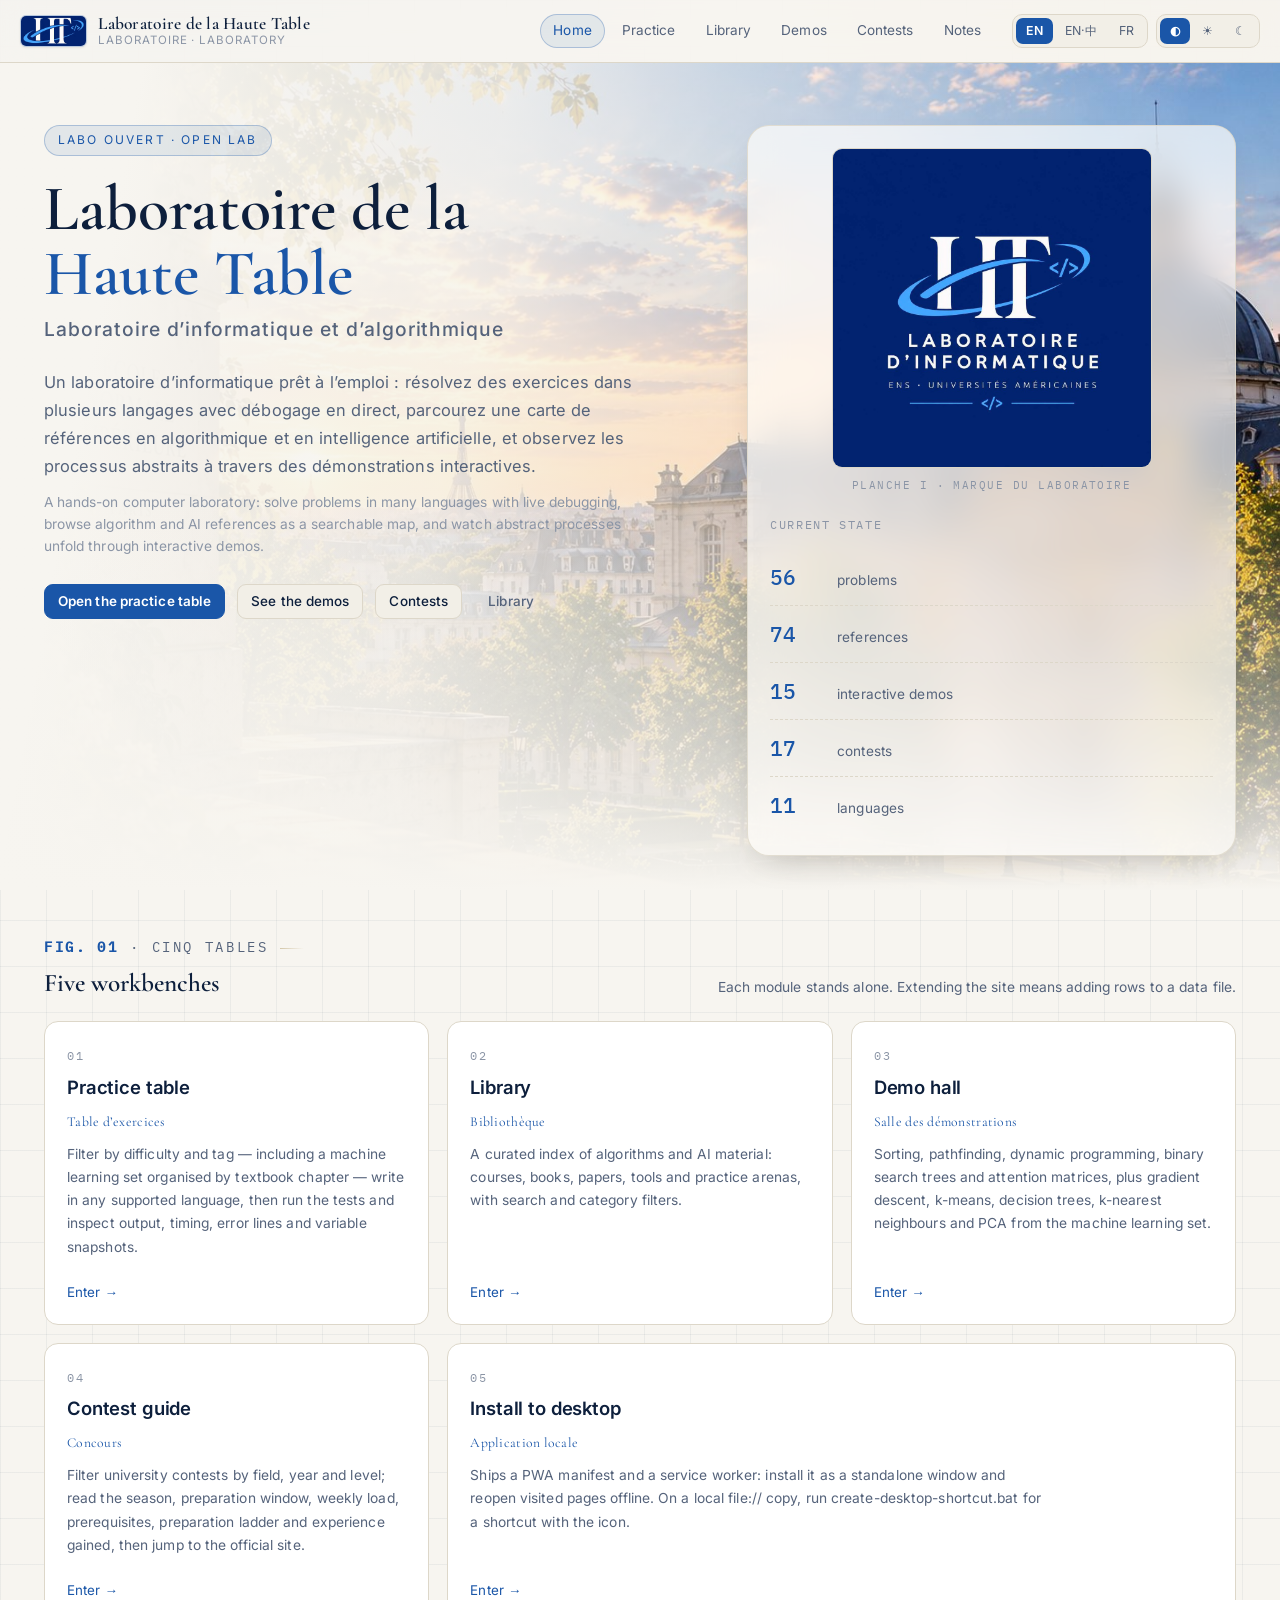
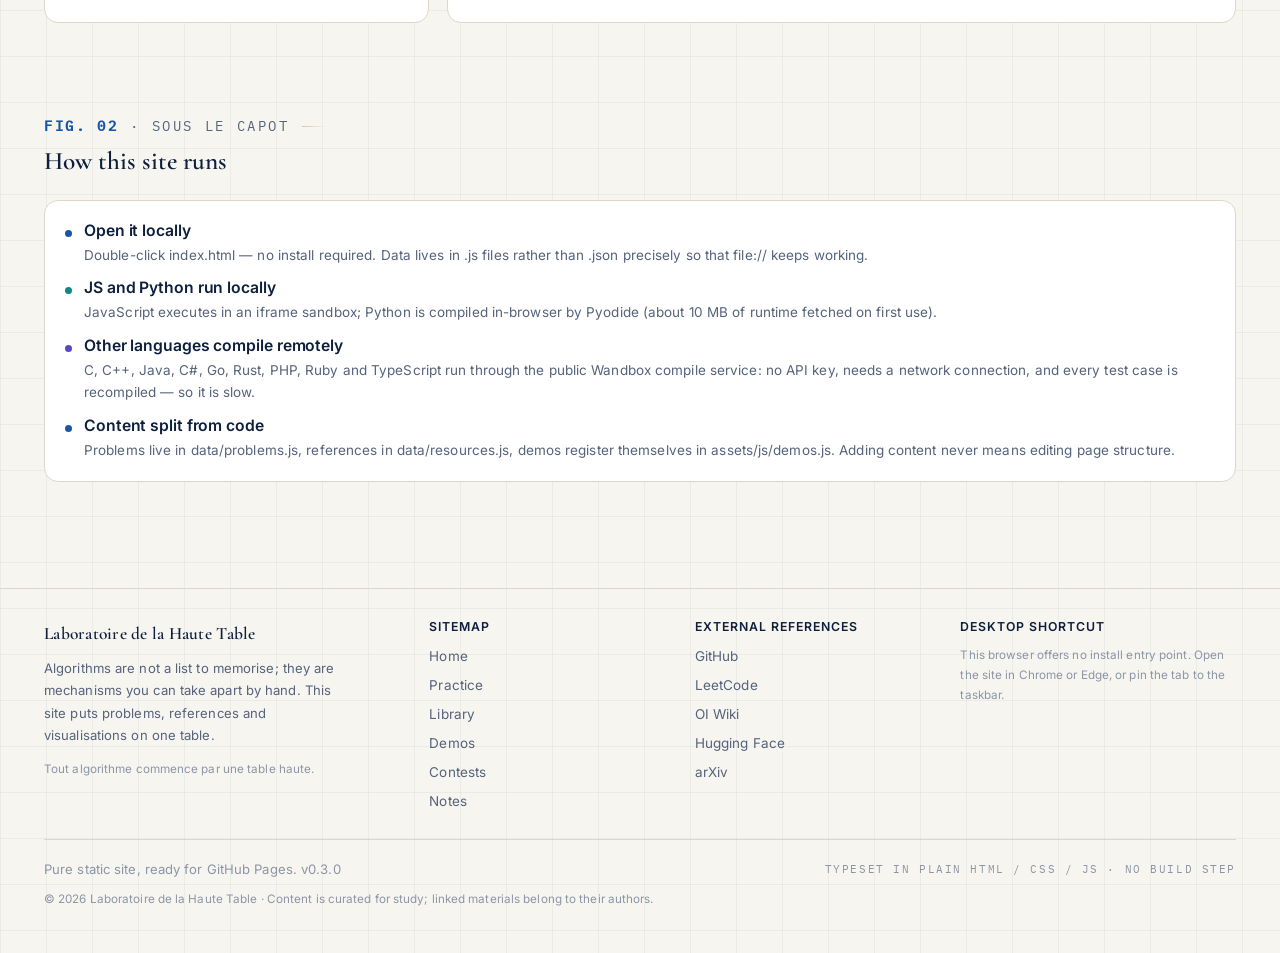
==== commit aacdb7b3: "Add files via upload" ====
--- a/index.html
+++ b/index.html
@@ -4,7 +4,7 @@
 <meta charset="utf-8">
 <meta name="viewport" content="width=device-width, initial-scale=1">
 <title>Laboratoire de la Haute Table · Laboratoire d’informatique</title>
-<meta name="description" content="Laboratoire de la Haute Table — exercices multilingues avec débogage, bibliothèque d’algorithmique et d’IA, démonstrations interactives. Site statique, prêt pour GitHub Pages.">
+<meta name="description" content="Laboratoire de la Haute Table — exercices multilingues avec débogage, bibliothèque d’algorithmique et d’IA, démonstrations interactives et guide des concours. Site statique, prêt pour GitHub Pages.">
 <link rel="stylesheet" href="assets/css/base.css">
 <link rel="stylesheet" href="assets/css/modules.css">
 <link rel="icon" href="assets/img/favicon.ico" sizes="any">
@@ -17,7 +17,7 @@
 <meta name="apple-mobile-web-app-title" content="Haute Table">
 <meta property="og:type" content="website">
 <meta property="og:title" content="Laboratoire de la Haute Table · Laboratoire d’informatique">
-<meta property="og:description" content="多语言刷题与调试、算法与 AI 资料索引、可交互的算法演示。纯静态站点，可安装到桌面。">
+<meta property="og:description" content="多语言刷题与调试、算法与 AI 资料索引、可交互的算法演示、竞赛指南。纯静态站点，可安装到桌面。">
 <meta property="og:image" content="assets/img/og-cover.png">
 </head>
 <body>
@@ -38,7 +38,8 @@
       <a href="practice.html" data-i18n="nav.practice">刷题台</a>
       <a href="resources.html" data-i18n="nav.resources">资料库</a>
       <a href="demos.html" data-i18n="nav.demos">演示室</a>
-      <a href="notes.html" data-i18n="nav.notes">数学笔记</a>
+      <a href="contests.html" data-i18n="nav.contests">竞赛</a>
+      <a href="notes.html" data-i18n="nav.notes">笔记</a>
     </nav>
     <div class="header-tools" data-header-tools></div>
   </div>
@@ -70,6 +71,7 @@
         <div class="row hero-actions">
           <a class="btn btn-primary" href="practice.html" data-i18n="home.ctaPrimary">进入刷题台</a>
           <a class="btn" href="demos.html" data-i18n="home.ctaSecondary">看动态演示</a>
+          <a class="btn" href="contests.html" data-i18n="nav.contests">竞赛</a>
           <a class="btn btn-ghost" href="resources.html" data-i18n="nav.resources">资料库</a>
         </div>
       </div>
@@ -93,6 +95,10 @@
             <span class="stat-label" data-i18n="home.statDemos">个交互演示</span>
           </div>
           <div class="stat-line">
+            <span class="stat-num" id="stat-contests">—</span>
+            <span class="stat-label" data-i18n="home.statContests">项赛事</span>
+          </div>
+          <div class="stat-line">
             <span class="stat-num">11</span>
             <span class="stat-label" data-i18n="home.statLangs">种编程语言</span>
           </div>
@@ -105,8 +111,8 @@
   <section class="section wrap">
     <div class="section-head">
       <div>
-        <p class="fig"><b>Fig. 01</b> · Quatre tables</p>
-        <h2 data-i18n="home.modulesTitle">四个工作台</h2>
+        <p class="fig"><b>Fig. 01</b> · Cinq tables</p>
+        <h2 data-i18n="home.modulesTitle">五个工作台</h2>
       </div>
       <span class="spacer"></span>
       <p data-i18n="home.modulesLede"></p>
@@ -133,8 +139,15 @@
         <p data-i18n="home.m3.desc"></p>
         <span class="go" data-i18n="home.go">进入 →</span>
       </a>
+      <a class="module-card" href="contests.html">
+        <span class="module-num">04</span>
+        <h3 data-i18n="home.m5.title">竞赛指南</h3>
+        <span class="fr">Concours</span>
+        <p data-i18n="home.m5.desc"></p>
+        <span class="go" data-i18n="home.go">进入 →</span>
+      </a>
       <a class="module-card" href="index.html#install-block">
-        <span class="module-num">04</span>
+        <span class="module-num">05</span>
         <h3 data-i18n="home.m4.title">安装到桌面</h3>
         <span class="fr">Application locale</span>
         <p data-i18n="home.m4.desc"></p>
@@ -195,6 +208,7 @@
 <script src="data/math-track.js"></script>
 <script src="data/py-track.js"></script>
 <script src="data/resources.js"></script>
+<script src="data/contests.js"></script>
 <script src="assets/js/i18n.js"></script>
 <script src="assets/js/site.js"></script>
 <script>window.LHT.Demos = { list: [], register: function (d) { this.list.push(d); } };</script>
@@ -223,6 +237,7 @@
     put('stat-problems', (window.LHT_PROBLEMS || []).length);
     put('stat-resources', (window.LHT_RESOURCES || []).length);
     put('stat-demos', (window.LHT.Demos && window.LHT.Demos.list ? window.LHT.Demos.list.length : 0));
+    put('stat-contests', (window.LHT_CONTESTS || []).length);
   }
   render();
   var previous = LHT.onLangChange;
--- a/assets/css/base.css
+++ b/assets/css/base.css
@@ -404,6 +404,7 @@
 .badge-ok     { background: color-mix(in srgb, var(--ok) 15%, transparent); color: var(--ok); border-color: color-mix(in srgb, var(--ok) 32%, transparent); }
 .badge-danger { background: var(--danger-soft); color: var(--danger); border-color: color-mix(in srgb, var(--danger) 32%, transparent); }
 .badge-warn   { background: color-mix(in srgb, var(--warn) 14%, transparent); color: var(--warn); border-color: color-mix(in srgb, var(--warn) 32%, transparent); }
+.badge-gold   { background: var(--gold-soft); color: var(--gold); border-color: var(--gold-line); }
 
 .tag-row { display: flex; flex-wrap: wrap; gap: 6px; }
 
@@ -552,4 +553,7 @@
   h1 { font-size: 1.66rem; }
   .footer-grid { grid-template-columns: 1fr; }
   .brand-sub { display: none; }
-}
+  /* 六项导航在窄屏上收紧，尽量一屏放下；更窄时仍可横向滑动 */
+  .nav { gap: 1px; }
+  .nav a { padding: 7px 8px; font-size: 12.6px; }
+}
--- a/assets/css/modules.css
+++ b/assets/css/modules.css
@@ -134,7 +134,9 @@
 }
 .stat-label { color: var(--fg-muted); font-size: 13.6px; }
 
-.module-grid { display: grid; grid-template-columns: repeat(auto-fit, minmax(250px, 1fr)); gap: 18px; }
+.module-grid { display: grid; grid-template-columns: repeat(auto-fit, minmax(300px, 1fr)); gap: 18px; }
+.module-card:last-child { grid-column: span 2; }
+.module-card:last-child p { max-width: 64ch; }
 
 .module-card {
   display: flex; flex-direction: column; gap: 10px;
@@ -439,6 +441,251 @@
 .lib-count { font-family: var(--mono); font-size: 12.1px; color: var(--fg-dim); }
 
 /* ============================================================
+   竞赛指南
+   ============================================================ */
+
+.contest-bar .span-2 { grid-column: span 2; }
+
+.contest-grid {
+  display: grid;
+  grid-template-columns: repeat(auto-fill, minmax(340px, 1fr));
+  gap: 16px;
+  align-items: start;
+}
+.contest-grid > * { min-width: 0; }
+
+.contest-card {
+  display: flex; flex-direction: column; gap: 10px;
+  background: var(--surface); border: 1px solid var(--border);
+  border-radius: var(--radius); padding: 17px 17px 15px;
+  scroll-margin-top: 92px;
+  transition: border-color .16s, transform .16s, box-shadow .16s;
+}
+.contest-card:hover { border-color: var(--border-strong); transform: translateY(-2px); }
+.contest-card.is-starred { border-color: var(--gold-line); }
+.contest-card.is-flash { animation: contest-flash 1.3s ease-out; }
+
+@keyframes contest-flash {
+  0%   { box-shadow: 0 0 0 0 var(--gold-line); }
+  35%  { box-shadow: 0 0 0 5px var(--gold-soft); }
+  100% { box-shadow: 0 0 0 0 transparent; }
+}
+
+.contest-head { display: flex; align-items: flex-start; gap: 11px; }
+
+.contest-mark {
+  flex: none; width: 56px; min-height: 54px;
+  display: flex; align-items: center; justify-content: center;
+  padding: 4px 3px; text-align: center; word-break: break-word;
+  font-family: var(--mono); font-size: 10px; font-weight: 500;
+  line-height: 1.18; letter-spacing: 0;
+  color: var(--gold); background: var(--gold-soft);
+  border: 1px solid var(--gold-line); border-radius: 11px;
+}
+
+.contest-title { flex: 1; min-width: 0; }
+.contest-title h3 { margin: 0; font-size: 1rem; line-height: 1.36; }
+.contest-kicker {
+  margin-top: 3px; font-size: 11.7px;
+  color: var(--fg-dim); letter-spacing: .02em;
+}
+
+.contest-star {
+  flex: none; width: 30px; height: 30px; padding: 0;
+  display: inline-flex; align-items: center; justify-content: center;
+  font: inherit; font-size: 15px; line-height: 1; cursor: pointer;
+  color: var(--fg-dim); background: transparent;
+  border: 1px solid var(--border); border-radius: 8px;
+  transition: color .14s, background .14s, border-color .14s;
+}
+.contest-star:hover { color: var(--gold); border-color: var(--gold-line); background: var(--gold-soft); }
+.contest-star[aria-pressed="true"] { color: var(--gold); border-color: var(--gold-line); background: var(--gold-soft); }
+
+.contest-tags { display: flex; flex-wrap: wrap; gap: 6px; }
+.contest-summary {
+  margin: 0; font-size: 13.2px; line-height: 1.64;
+  color: var(--fg-muted);
+}
+
+.contest-season {
+  display: flex; flex-direction: column; gap: 7px;
+  padding: 9px 0;
+  border-top: 1px dotted var(--border);
+  border-bottom: 1px dotted var(--border);
+}
+.season-line { display: flex; gap: 8px; align-items: baseline; font-size: 12.2px; color: var(--fg-muted); }
+.season-line .k {
+  flex: none; font-family: var(--mono); font-size: 10.2px;
+  letter-spacing: .1em; text-transform: uppercase; color: var(--fg-dim);
+}
+.month-strip { display: grid; grid-template-columns: repeat(12, 1fr); gap: 3px; }
+.month-strip span {
+  display: flex; align-items: center; justify-content: center;
+  height: 17px; border-radius: 3px; border: 1px solid transparent;
+  background: var(--surface-2); color: var(--fg-dim);
+  font-family: var(--mono); font-size: 8.6px; line-height: 1;
+}
+.month-strip span.on {
+  background: var(--gold-soft); border-color: var(--gold-line); color: var(--gold);
+}
+
+.contest-more { display: flex; flex-direction: column; gap: 12px; padding-top: 2px; }
+.contest-more[hidden] { display: none; }
+.detail-block h4 {
+  margin: 0 0 5px;
+  font-family: var(--mono); font-size: 10.4px; font-weight: 500;
+  letter-spacing: .11em; text-transform: uppercase; color: var(--fg-dim);
+}
+.detail-block p { margin: 0; font-size: 12.9px; line-height: 1.66; color: var(--fg-muted); }
+.detail-block .tag-row { display: flex; flex-wrap: wrap; gap: 5px; }
+.prep-list, .tip-list {
+  margin: 0; padding-left: 1.3em;
+  display: flex; flex-direction: column; gap: 6px;
+  font-size: 12.8px; line-height: 1.62; color: var(--fg-muted);
+}
+.prep-list li::marker { color: var(--accent); }
+.tip-list li::marker { color: var(--gold); }
+
+.contest-foot {
+  margin-top: auto; padding-top: 2px;
+  display: flex; flex-wrap: wrap; align-items: center;
+  justify-content: space-between; gap: 8px;
+}
+.contest-links { display: flex; flex-wrap: wrap; gap: 6px; }
+.contest-toggle { flex: none; }
+
+.contest-stars-btn { gap: 6px; }
+.contest-stars-btn[aria-pressed="true"] {
+  color: var(--gold); border-color: var(--gold-line); background: var(--gold-soft);
+}
+.count-pill {
+  display: inline-flex; align-items: center; justify-content: center;
+  min-width: 18px; height: 16px; padding: 0 5px; border-radius: 999px;
+  background: var(--surface-3); color: var(--fg-muted);
+  font-family: var(--mono); font-size: 9.8px; line-height: 1;
+}
+.contest-stars-btn[aria-pressed="true"] .count-pill { background: var(--gold); color: var(--bg); }
+
+.contest-plan {
+  display: flex; flex-wrap: wrap; gap: 5px 14px;
+  font-size: 11.6px; line-height: 1.5; color: var(--fg-muted);
+}
+.contest-card.is-open .contest-plan { display: none; }
+.contest-plan b {
+  margin-right: 3px; font-family: var(--mono); font-size: 9.6px;
+  font-weight: 500; letter-spacing: .08em; text-transform: uppercase; color: var(--fg-dim);
+}
+
+.contest-profile { display: grid; grid-template-columns: 1fr 1fr; gap: 6px; }
+.profile-cell {
+  min-width: 0; padding: 7px 9px;
+  background: var(--surface-2); border: 1px solid var(--border); border-radius: 8px;
+}
+.profile-cell .k {
+  display: block; font-family: var(--mono); font-size: 9.2px;
+  letter-spacing: .08em; text-transform: uppercase; color: var(--fg-dim);
+}
+.profile-cell .v {
+  display: block; margin-top: 2px;
+  font-size: 11.7px; line-height: 1.42; color: var(--fg);
+}
+
+.detail-experience {
+  padding: 8px 10px; border-left: 2px solid var(--gold-line);
+  border-radius: 0 8px 8px 0; background: var(--gold-soft);
+}
+.detail-experience h4 { color: var(--gold); }
+
+.year-grid { display: grid; grid-template-columns: repeat(2, minmax(0, 1fr)); gap: 14px; }
+.year-grid > * { min-width: 0; }
+.year-card {
+  display: flex; flex-direction: column; gap: 10px;
+  background: var(--surface); border: 1px solid var(--border);
+  border-radius: var(--radius); padding: 16px;
+}
+.year-head { display: flex; align-items: flex-start; gap: 10px; }
+.year-num {
+  flex: none; padding-top: 3px;
+  font-family: var(--mono); font-size: 11px; letter-spacing: .08em; color: var(--gold);
+}
+.year-head h3 { margin: 0; font-size: 1.02rem; line-height: 1.3; }
+.year-focus { margin: 2px 0 0; font-size: 12.2px; color: var(--accent); }
+.year-actions {
+  margin: 0; padding-left: 1.25em;
+  display: flex; flex-direction: column; gap: 6px;
+  font-size: 12.8px; line-height: 1.62; color: var(--fg-muted);
+}
+.year-actions li::marker { color: var(--accent); }
+.year-contests { display: flex; flex-wrap: wrap; gap: 5px; }
+.year-chip {
+  display: inline-flex; align-items: baseline; gap: 5px; max-width: 100%;
+  padding: 4px 8px; font: inherit; font-size: 11.2px; text-align: left;
+  color: var(--fg); background: var(--surface-2);
+  border: 1px solid var(--border); border-radius: 7px; cursor: pointer;
+  transition: border-color .14s, background .14s;
+}
+.year-chip:hover { border-color: var(--gold-line); background: var(--gold-soft); }
+.year-chip-abbr { font-family: var(--mono); font-size: 9.4px; color: var(--gold); letter-spacing: .03em; }
+.year-chip-name { color: var(--fg-muted); font-size: 11px; line-height: 1.3; }
+.year-output {
+  margin: 0; padding-top: 8px; border-top: 1px dotted var(--border);
+  font-size: 12.2px; line-height: 1.55; color: var(--fg-muted);
+}
+.year-output .k {
+  display: inline-block; margin-right: 6px;
+  font-family: var(--mono); font-size: 9.4px; letter-spacing: .08em;
+  text-transform: uppercase; color: var(--gold);
+}
+
+.guide-grid {
+  display: grid;
+  grid-template-columns: repeat(auto-fit, minmax(320px, 1fr));
+  gap: 14px;
+}
+.guide-grid > * { min-width: 0; }
+.guide-card {
+  display: flex; flex-direction: column; gap: 7px;
+  background: var(--surface); border: 1px solid var(--border);
+  border-radius: var(--radius); padding: 15px;
+}
+.guide-head { display: flex; align-items: baseline; gap: 8px; }
+.guide-num { font-family: var(--mono); font-size: 10px; letter-spacing: .08em; color: var(--gold); }
+.guide-head h3 { margin: 0; font-size: .97rem; line-height: 1.35; }
+.guide-card p { margin: 0; font-size: 12.7px; line-height: 1.64; color: var(--fg-muted); }
+
+.path-grid {
+  display: grid;
+  grid-template-columns: repeat(auto-fit, minmax(250px, 1fr));
+  gap: 14px;
+}
+.path-grid > * { min-width: 0; }
+
+.path-card {
+  display: flex; flex-direction: column; gap: 9px;
+  background: var(--surface); border: 1px solid var(--border);
+  border-radius: var(--radius); padding: 16px;
+}
+.path-head { display: flex; align-items: baseline; gap: 8px; }
+.path-num { font-family: var(--mono); font-size: 10.5px; color: var(--gold); letter-spacing: .08em; }
+.path-head h3 { margin: 0; font-size: .98rem; line-height: 1.35; }
+.path-card p { margin: 0; font-size: 12.8px; line-height: 1.62; color: var(--fg-muted); }
+.path-steps {
+  display: flex; flex-wrap: wrap; align-items: center; gap: 5px;
+  margin-top: auto; padding-top: 4px;
+}
+.path-chip {
+  display: inline-flex; align-items: baseline; gap: 6px; max-width: 100%;
+  padding: 5px 9px; font: inherit; font-size: 11.7px; text-align: left;
+  color: var(--fg); background: var(--surface-2);
+  border: 1px solid var(--border); border-radius: 8px; cursor: pointer;
+  transition: border-color .14s, background .14s;
+}
+.path-chip:hover { border-color: var(--gold-line); background: var(--gold-soft); }
+.path-chip-abbr { font-family: var(--mono); font-size: 9.8px; color: var(--gold); letter-spacing: .04em; }
+.path-chip-name { color: var(--fg-muted); font-size: 11.4px; line-height: 1.3; }
+.path-arrow { font-family: var(--mono); font-size: 10px; color: var(--fg-dim); }
+
+/* ============================================================
    演示
    ============================================================ */
 
@@ -507,9 +754,15 @@
 
 @media (max-width: 720px) {
   .module-grid { grid-template-columns: 1fr; }
+  .module-card:last-child { grid-column: auto; }
   .io-grid, .sample { grid-template-columns: 1fr; }
   .test-detail { grid-template-columns: 1fr; }
   .library-bar { grid-template-columns: 1fr; }
+  .contest-bar .span-2 { grid-column: auto; }
+  .contest-grid { grid-template-columns: 1fr; }
+  .year-grid { grid-template-columns: 1fr; }
+  .guide-grid { grid-template-columns: 1fr; }
+  .path-grid { grid-template-columns: 1fr; }
   .hero { padding-top: 34px; }
 }
 
@@ -560,6 +813,26 @@
   .card .small { font-size: 12.6px; line-height: 1.6; }
   .card .tiny { font-size: 11.4px; line-height: 1.55; }
   .card pre { font-size: 11.4px; padding: 9px 11px; margin-bottom: .7em; }
+
+  /* 竞赛卡片 */
+  .contest-bar { grid-template-columns: 1fr 1fr; gap: 10px; padding: 13px; }
+  .contest-bar .span-2 { grid-column: 1 / -1; }
+  .contest-bar .field:last-child { grid-column: 1 / -1; }
+  .contest-card { padding: 14px; gap: 9px; border-radius: 12px; }
+  .contest-mark { width: 46px; min-height: 46px; font-size: 10px; border-radius: 10px; }
+  .contest-title h3 { font-size: .94rem; }
+  .contest-kicker { font-size: 11px; }
+  .contest-summary { font-size: 12.6px; line-height: 1.6; }
+  .contest-season { padding: 8px 0; }
+  .season-line { font-size: 11.6px; }
+  .month-strip span { height: 15px; font-size: 8px; }
+  .contest-foot { gap: 6px; }
+  .contest-links .btn, .contest-toggle { font-size: 11.2px; }
+  .contest-plan { font-size: 11px; }
+  .contest-profile { gap: 5px; }
+  .profile-cell .v { font-size: 11.2px; }
+  .year-card, .guide-card { padding: 14px; border-radius: 12px; }
+  .path-card { padding: 14px; border-radius: 12px; }
 }
 
 /* 卡片里可能出现长公式/长代码：允许网格单元收缩，由 pre 自己横向滚动，
@@ -574,4 +847,11 @@
   .module-card { border-radius: 12px; }
   .card { border-radius: 12px; }
   .panel { border-radius: 12px; }
+  /* 页脚在手机上收紧：四栏堆叠后原来太长 */
+  .site-footer { margin-top: 40px; padding: 22px 0 30px; font-size: 12.8px; }
+  .footer-grid { gap: 16px; }
+  .footer-grid h4 { font-size: 11.6px; margin-bottom: 7px; }
+  .footer-grid ul { gap: 3px; }
+  .footer-grid a { font-size: 13px; }
+  .footer-bottom { margin-top: 16px; padding-top: 12px; }
 }
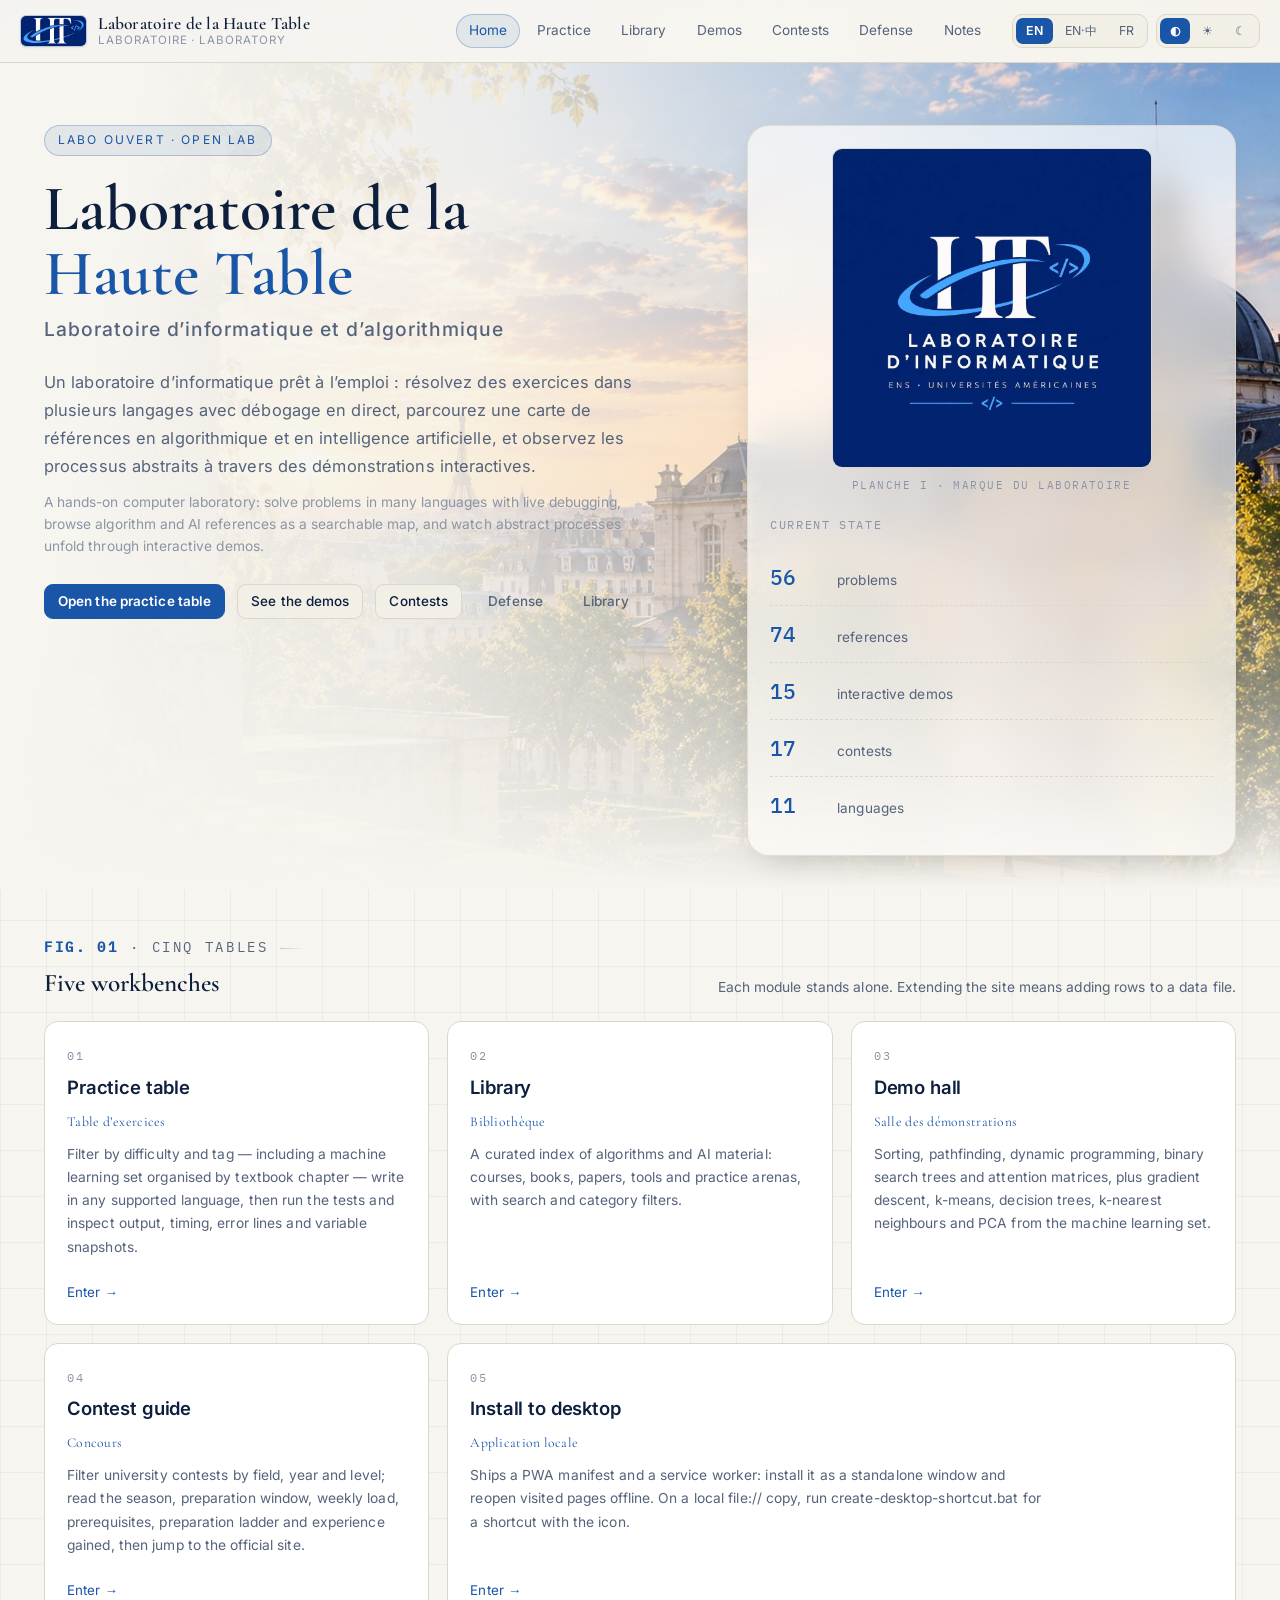
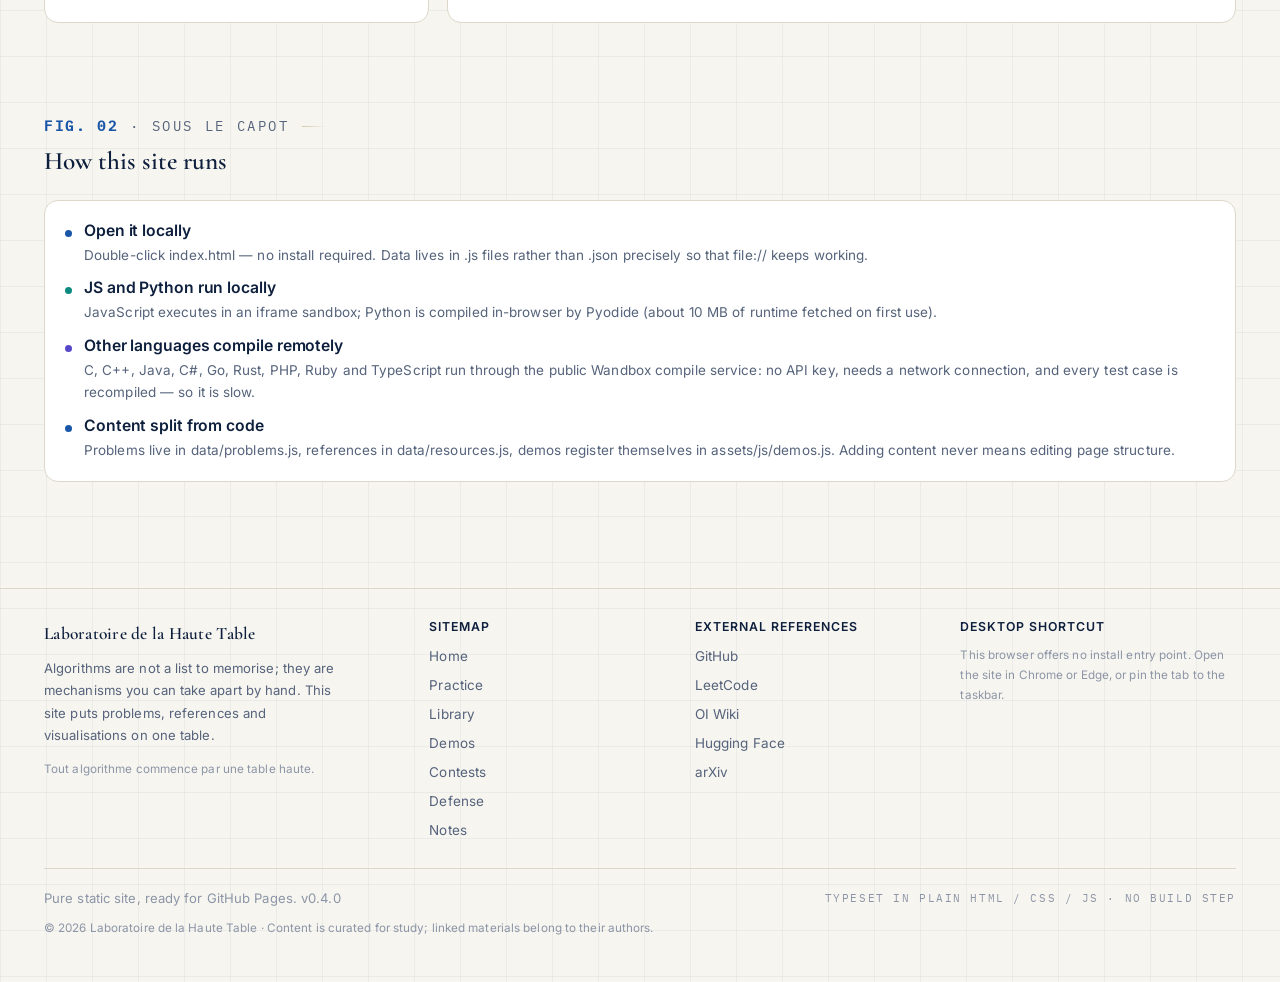
==== commit ff2a4501: "Add files via upload" ====
--- a/index.html
+++ b/index.html
@@ -4,7 +4,7 @@
 <meta charset="utf-8">
 <meta name="viewport" content="width=device-width, initial-scale=1">
 <title>Laboratoire de la Haute Table · Laboratoire d’informatique</title>
-<meta name="description" content="Laboratoire de la Haute Table — exercices multilingues avec débogage, bibliothèque d’algorithmique et d’IA, démonstrations interactives et guide des concours. Site statique, prêt pour GitHub Pages.">
+<meta name="description" content="Laboratoire de la Haute Table — exercices multilingues avec débogage, bibliothèque d’algorithmique et d’IA, démonstrations interactives, guide des concours et exercice de défense réseau en solo. Site statique, prêt pour GitHub Pages.">
 <link rel="stylesheet" href="assets/css/base.css">
 <link rel="stylesheet" href="assets/css/modules.css">
 <link rel="icon" href="assets/img/favicon.ico" sizes="any">
@@ -17,7 +17,7 @@
 <meta name="apple-mobile-web-app-title" content="Haute Table">
 <meta property="og:type" content="website">
 <meta property="og:title" content="Laboratoire de la Haute Table · Laboratoire d’informatique">
-<meta property="og:description" content="多语言刷题与调试、算法与 AI 资料索引、可交互的算法演示、竞赛指南。纯静态站点，可安装到桌面。">
+<meta property="og:description" content="多语言刷题与调试、算法与 AI 资料索引、可交互的算法演示、大学生竞赛指南、单机攻防推演。纯静态站点，可安装到桌面。">
 <meta property="og:image" content="assets/img/og-cover.png">
 </head>
 <body>
@@ -39,6 +39,7 @@
       <a href="resources.html" data-i18n="nav.resources">资料库</a>
       <a href="demos.html" data-i18n="nav.demos">演示室</a>
       <a href="contests.html" data-i18n="nav.contests">竞赛</a>
+      <a href="battle.html" data-i18n="nav.battle">攻防战</a>
       <a href="notes.html" data-i18n="nav.notes">笔记</a>
     </nav>
     <div class="header-tools" data-header-tools></div>
@@ -72,6 +73,7 @@
           <a class="btn btn-primary" href="practice.html" data-i18n="home.ctaPrimary">进入刷题台</a>
           <a class="btn" href="demos.html" data-i18n="home.ctaSecondary">看动态演示</a>
           <a class="btn" href="contests.html" data-i18n="nav.contests">竞赛</a>
+          <a class="btn btn-ghost" href="battle.html" data-i18n="nav.battle">攻防战</a>
           <a class="btn btn-ghost" href="resources.html" data-i18n="nav.resources">资料库</a>
         </div>
       </div>
--- a/assets/css/modules.css
+++ b/assets/css/modules.css
@@ -686,6 +686,317 @@
 .path-arrow { font-family: var(--mono); font-size: 10px; color: var(--fg-dim); }
 
 /* ============================================================
+   攻防战
+   ============================================================ */
+
+.scenario-grid {
+  display: grid;
+  grid-template-columns: repeat(auto-fit, minmax(280px, 1fr));
+  gap: 14px;
+}
+.scenario-grid > * { min-width: 0; }
+.scenario-card {
+  display: flex; flex-direction: column; gap: 10px;
+  background: var(--surface); border: 1px solid var(--border);
+  border-radius: var(--radius); padding: 16px;
+}
+.scenario-top { display: flex; align-items: flex-start; gap: 9px; }
+.scenario-level {
+  flex: none; display: inline-flex; align-items: center; justify-content: center;
+  width: 30px; height: 24px; border-radius: 6px;
+  background: var(--gold-soft); border: 1px solid var(--gold-line);
+  color: var(--gold); font-family: var(--mono); font-size: 10px;
+}
+.scenario-top h3 { margin: 0; font-size: 1.02rem; line-height: 1.35; }
+.scenario-card p { margin: 0; flex: 1; font-size: 12.8px; line-height: 1.64; color: var(--fg-muted); }
+.scenario-meta { display: flex; flex-wrap: wrap; gap: 6px; font-size: 11px; color: var(--fg-dim); }
+.scenario-meta span {
+  padding: 3px 7px; background: var(--surface-2);
+  border: 1px solid var(--border); border-radius: 999px;
+  font-family: var(--mono);
+}
+.scenario-card .btn { align-self: flex-start; }
+.battle-tutorial { margin-top: 16px; }
+
+.battle-mode {
+  display: inline-flex; gap: 3px; padding: 4px; margin-bottom: 18px;
+  background: var(--surface); border: 1px solid var(--border); border-radius: 11px;
+}
+.battle-mode button {
+  font: inherit; font-size: 12.8px; font-weight: 500;
+  padding: 7px 14px; border-radius: 8px; cursor: pointer;
+  color: var(--fg-muted); background: transparent; border: 1px solid transparent;
+  transition: color .14s, background .14s, border-color .14s;
+}
+.battle-mode button:hover { color: var(--fg); background: var(--surface-2); }
+.battle-mode button[aria-pressed="true"] {
+  color: var(--accent-on); background: var(--accent-strong); border-color: var(--accent-strong);
+}
+.battle-mode button[data-mode="attack"][aria-pressed="true"] {
+  color: #fff;
+  background: color-mix(in srgb, var(--danger) 70%, #000);
+  border-color: color-mix(in srgb, var(--danger) 70%, #000);
+}
+
+.battle-top {
+  display: flex; flex-wrap: wrap; gap: 9px; margin-bottom: 16px;
+}
+.battle-stat {
+  flex: 1 1 130px; min-width: 0; padding: 9px 12px;
+  background: var(--surface); border: 1px solid var(--border);
+  border-radius: var(--radius-sm);
+}
+.battle-stat .k {
+  display: block; font-family: var(--mono); font-size: 9.5px;
+  letter-spacing: .08em; text-transform: uppercase; color: var(--fg-dim);
+}
+.battle-stat .v {
+  display: block; margin-top: 2px; font-family: var(--mono);
+  font-size: 16px; color: var(--fg);
+}
+.battle-stat .small-v { font-family: var(--sans); font-size: 13px; font-weight: 600; }
+
+.battle-shell {
+  display: grid; grid-template-columns: minmax(0, 1fr) 350px;
+  gap: 16px; align-items: start;
+}
+.battle-shell > * { min-width: 0; }
+.battle-board {
+  background: var(--surface); border: 1px solid var(--border);
+  border-radius: var(--radius); padding: 14px; min-width: 0;
+}
+.battle-side { display: flex; flex-direction: column; gap: 12px; min-width: 0; }
+.battle-panel {
+  background: var(--surface); border: 1px solid var(--border);
+  border-radius: var(--radius); padding: 14px;
+}
+.battle-panel h3 { margin: 0 0 10px; font-size: 14px; }
+
+.battle-intel {
+  display: flex; gap: 9px; align-items: baseline;
+  padding: 9px 11px; margin-bottom: 10px;
+  background: var(--surface-2); border: 1px solid var(--border);
+  border-radius: var(--radius-sm);
+  font-size: 12.6px; line-height: 1.55; color: var(--fg-muted);
+}
+.battle-intel .k {
+  flex: none; font-family: var(--mono); font-size: 9.5px;
+  letter-spacing: .08em; text-transform: uppercase; color: var(--gold);
+}
+.battle-intel .v { min-width: 0; }
+.battle-intel b { color: var(--fg); font-weight: 600; }
+
+.battle-canvas {
+  background: var(--bg-elev); border: 1px solid var(--border);
+  border-radius: var(--radius-sm); padding: 8px;
+}
+.battle-canvas svg { display: block; width: 100%; height: auto; }
+.battle-legend { margin-top: 8px; font-size: 11.5px; color: var(--fg-dim); }
+
+.battle-link { stroke: var(--border-strong); stroke-width: 2; opacity: .55; }
+.battle-grid-line { stroke: var(--grid); stroke-width: 1; }
+
+.battle-node { cursor: pointer; outline: none; }
+.battle-node .node-box {
+  fill: var(--surface-2); stroke: var(--border-strong); stroke-width: 1.5;
+  transition: stroke .14s, fill .14s;
+}
+.battle-node:hover .node-box { stroke: var(--accent); }
+.battle-node:focus-visible .node-box { stroke: var(--accent); stroke-width: 2.5; }
+.battle-node.is-selected .node-box { stroke: var(--gold); stroke-width: 2.5; }
+.battle-node.is-down .node-box {
+  fill: color-mix(in srgb, var(--danger) 14%, var(--surface-2));
+  stroke: var(--danger);
+}
+.battle-node.is-isolated .node-box { stroke-dasharray: 5 4; }
+.battle-node.is-hit .node-box { animation: battle-hit .65s ease; }
+
+@keyframes battle-hit {
+  0%, 100% { filter: none; }
+  35% { filter: drop-shadow(0 0 9px var(--danger)); }
+}
+
+.node-label {
+  fill: var(--fg); font-family: var(--sans);
+  font-size: 12px; font-weight: 600;
+}
+.node-sub {
+  fill: var(--fg-dim); font-family: var(--sans); font-size: 9px;
+}
+.battle-node.is-critical .node-sub { fill: var(--gold); }
+.node-upgrades {
+  fill: var(--gold); font-family: var(--mono); font-size: 8px;
+}
+.node-hp {
+  fill: var(--fg-muted); font-family: var(--mono); font-size: 8.5px;
+}
+.health-track { fill: var(--surface-3); }
+.health-fill.hp-ok { fill: var(--ok); }
+.health-fill.hp-warn { fill: var(--warn); }
+.health-fill.hp-danger { fill: var(--danger); }
+.battle-dmg {
+  fill: var(--danger); font-family: var(--mono); font-size: 15px;
+  font-weight: 700; pointer-events: none;
+  animation: battle-dmg .9s ease-out forwards;
+}
+@keyframes battle-dmg {
+  from { opacity: 1; transform: translateY(0); }
+  to { opacity: 0; transform: translateY(-18px); }
+}
+
+.battle-node-head {
+  display: flex; align-items: center; justify-content: space-between;
+  gap: 8px; margin-bottom: 10px;
+}
+.battle-node-head h3 { margin: 0; font-size: 14px; }
+.battle-node-stats {
+  display: grid; grid-template-columns: 1fr 1fr 1fr;
+  gap: 7px; margin-bottom: 9px;
+}
+.battle-node-stats .k {
+  display: block; font-size: 9.5px; color: var(--fg-dim);
+}
+.battle-node-stats .v {
+  display: block; font-family: var(--mono); font-size: 12px; color: var(--fg);
+}
+.battle-health-line { height: 5px; }
+.battle-health-line > span.hp-ok { background: var(--ok); }
+.battle-health-line > span.hp-warn { background: var(--warn); }
+.battle-health-line > span.hp-danger { background: var(--danger); }
+
+.battle-actions {
+  display: grid; grid-template-columns: 1fr 1fr; gap: 7px;
+}
+.battle-action {
+  display: grid; grid-template-columns: 1fr auto;
+  grid-template-areas: "name cost" "meta meta";
+  gap: 2px 6px; text-align: left; padding: 8px 9px;
+  background: var(--surface-2); border: 1px solid var(--border);
+  border-radius: 8px; color: var(--fg); font: inherit; cursor: pointer;
+  transition: border-color .14s, background .14s;
+}
+.battle-action:hover:not(:disabled) {
+  border-color: var(--accent-line); background: var(--accent-soft);
+}
+.battle-action:disabled { opacity: .42; cursor: not-allowed; }
+.ba-name { grid-area: name; font-size: 12.5px; font-weight: 600; }
+.ba-cost { grid-area: cost; font-family: var(--mono); font-size: 10px; color: var(--gold); }
+.ba-meta { grid-area: meta; font-size: 10px; line-height: 1.3; color: var(--fg-dim); }
+
+.battle-help { margin: 10px 0 12px; font-size: 11.5px; color: var(--fg-muted); }
+.battle-help summary { cursor: pointer; color: var(--fg-dim); }
+.battle-help ul {
+  margin: 7px 0 0; padding-left: 1.1em;
+  display: flex; flex-direction: column; gap: 4px; line-height: 1.5;
+}
+.battle-help b { color: var(--fg); }
+.battle-end { width: 100%; }
+
+.battle-log {
+  max-height: 280px; overflow: auto;
+  display: flex; flex-direction: column; gap: 5px;
+  font-size: 11.8px; line-height: 1.55;
+}
+.log-item {
+  display: flex; gap: 7px; padding: 4px 0;
+  border-bottom: 1px dotted var(--border);
+}
+.log-round {
+  flex: none; padding-top: 2px;
+  font-family: var(--mono); font-size: 9px; color: var(--fg-dim);
+}
+.log-attack { color: var(--danger); }
+.log-defense { color: var(--teal); }
+.log-info { color: var(--fg-muted); }
+.log-result { color: var(--gold); }
+
+.battle-result-card {
+  background: var(--surface); border: 1px solid var(--border);
+  border-radius: var(--radius); padding: 22px;
+}
+.battle-result-head { display: flex; gap: 20px; align-items: center; }
+.battle-score {
+  flex: none; width: 112px; height: 112px; border-radius: 50%;
+  border: 2px solid var(--gold-line); background: var(--gold-soft);
+  display: flex; flex-direction: column; align-items: center; justify-content: center;
+}
+.score-num {
+  font-family: var(--mono); font-size: 34px; line-height: 1; color: var(--gold);
+}
+.score-rating { font-family: var(--serif); font-size: 20px; color: var(--gold); }
+.battle-result-head h2 { margin: 2px 0 4px; }
+.battle-rating-name {
+  margin-top: 16px; font-family: var(--serif);
+  font-size: 18px; color: var(--fg);
+}
+.battle-rating-desc {
+  margin: 4px 0 16px; font-size: 13px; line-height: 1.6; color: var(--fg-muted);
+}
+.battle-breakdown { display: flex; flex-direction: column; gap: 8px; max-width: 640px; }
+.breakdown-row {
+  display: grid; grid-template-columns: 130px 1fr 44px;
+  gap: 9px; align-items: center;
+  font-size: 12px; color: var(--fg-muted);
+}
+.battle-bar {
+  height: 6px; background: var(--surface-3);
+  border-radius: 999px; overflow: hidden;
+}
+.battle-bar > span {
+  display: block; height: 100%; border-radius: 999px; background: var(--accent);
+}
+.breakdown-row b {
+  font-family: var(--mono); font-size: 11px;
+  color: var(--fg); text-align: right;
+}
+.battle-result-actions {
+  display: flex; flex-wrap: wrap; gap: 9px; margin: 18px 0 6px;
+}
+.battle-log-title { margin: 18px 0 8px; font-size: 14px; }
+.battle-log-result { max-height: none; }
+.battle-score-attack {
+  border-color: color-mix(in srgb, var(--danger) 45%, transparent);
+  background: var(--danger-soft);
+}
+.battle-score-attack .score-num,
+.battle-score-attack .score-rating { color: var(--danger); }
+
+.battle-code summary {
+  display: flex; align-items: center; gap: 8px;
+  cursor: pointer; list-style: none;
+  font-size: 13.5px; font-weight: 600; color: var(--fg);
+}
+.battle-code summary::-webkit-details-marker { display: none; }
+.battle-code summary::before {
+  content: "▸"; font-family: var(--mono); font-size: 10px; color: var(--gold);
+}
+.battle-code[open] summary::before { content: "▾"; }
+.battle-code-badge {
+  padding: 2px 6px; border-radius: 999px;
+  font-family: var(--mono); font-size: 9px; font-weight: 500;
+  color: var(--gold); background: var(--gold-soft); border: 1px solid var(--gold-line);
+}
+.battle-code-hint {
+  margin: 9px 0; font-size: 11.6px; line-height: 1.55; color: var(--fg-muted);
+}
+.battle-code textarea {
+  width: 100%; min-height: 180px; resize: vertical;
+  padding: 9px 10px; font-family: var(--mono); font-size: 11.5px; line-height: 1.55;
+  color: var(--fg); background: var(--bg-elev);
+  border: 1px solid var(--border); border-radius: 8px;
+}
+.battle-code-row { display: flex; align-items: center; gap: 8px; margin-top: 8px; }
+.battle-code-status { font-size: 11.4px; color: var(--fg-dim); }
+.battle-code-out {
+  margin: 8px 0 0; max-height: 160px; overflow: auto;
+  padding: 8px 9px; font-family: var(--mono); font-size: 11px; line-height: 1.5;
+  color: var(--fg-muted); background: var(--bg-elev);
+  border: 1px dashed var(--border); border-radius: 8px;
+  white-space: pre-wrap;
+}
+.battle-code-out:empty { display: none; }
+
+/* ============================================================
    演示
    ============================================================ */
 
@@ -737,14 +1048,40 @@
 .demo-explain { font-size: 13.9px; line-height: 1.7; color: var(--fg-muted); }
 .demo-explain strong { color: var(--fg); font-weight: 600; }
 
+/* 双语模式：攻防战页的中文主字稍微收一点，英文小字随比例缩小 */
+html[data-lang="both"] .battle-page h1 { font-size: 1.44rem !important; }
+html[data-lang="both"] .battle-page p.muted.small { font-size: 13px; }
+html[data-lang="both"] .battle-page .scenario-top h3 { font-size: .98rem; }
+html[data-lang="both"] .battle-page .scenario-card p { font-size: 12.3px; }
+html[data-lang="both"] .battle-page .scenario-meta { font-size: 10.6px; }
+html[data-lang="both"] .battle-page .battle-stat .k { font-size: 9.1px; }
+html[data-lang="both"] .battle-page .battle-stat .v { font-size: 15px; }
+html[data-lang="both"] .battle-page .battle-stat .small-v { font-size: 12.3px; }
+html[data-lang="both"] .battle-page .battle-intel { font-size: 12px; }
+html[data-lang="both"] .battle-page .battle-node-head h3 { font-size: 13.3px; }
+html[data-lang="both"] .battle-page .battle-node-stats .v { font-size: 11.5px; }
+html[data-lang="both"] .battle-page .ba-name { font-size: 12px; }
+html[data-lang="both"] .battle-page .ba-meta { font-size: 9.7px; }
+html[data-lang="both"] .battle-page .battle-log { font-size: 11.3px; }
+html[data-lang="both"] .battle-page .battle-code-hint { font-size: 11.1px; }
+html[data-lang="both"] .battle-page .battle-tutorial { font-size: 12.2px; }
+html[data-lang="both"] .battle-page .battle-rating-name { font-size: 17px; }
+html[data-lang="both"] .battle-page .battle-rating-desc { font-size: 12.5px; }
+html[data-lang="both"] .battle-page .breakdown-row { font-size: 11.7px; }
+html[data-lang="both"] .battle-page .battle-result-head h2 { font-size: 1.35rem; }
+html[data-lang="both"] .battle-page .node-label { font-size: 11.4px; }
+html[data-lang="both"] .battle-page .node-sub { font-size: 8.6px; }
+
 @media (max-width: 1080px) {
   .module-grid { grid-template-columns: 1fr 1fr; }
   .hero-grid { grid-template-columns: 1fr; gap: 28px; }
   .library-bar { grid-template-columns: 1fr 1fr; }
+  .battle-shell { grid-template-columns: minmax(0, 1fr) 320px; }
 }
 
 @media (max-width: 960px) {
   .practice-shell, .demo-shell { grid-template-columns: 1fr; }
+  .battle-shell { grid-template-columns: 1fr; }
   .practice-shell > *, .demo-shell > * { min-width: 0; }
   .sidebar { position: static; max-height: none; }
   .problem-list { max-height: 340px; }
@@ -760,6 +1097,7 @@
   .library-bar { grid-template-columns: 1fr; }
   .contest-bar .span-2 { grid-column: auto; }
   .contest-grid { grid-template-columns: 1fr; }
+  .scenario-grid { grid-template-columns: 1fr; }
   .year-grid { grid-template-columns: 1fr; }
   .guide-grid { grid-template-columns: 1fr; }
   .path-grid { grid-template-columns: 1fr; }
@@ -833,6 +1171,20 @@
   .profile-cell .v { font-size: 11.2px; }
   .year-card, .guide-card { padding: 14px; border-radius: 12px; }
   .path-card { padding: 14px; border-radius: 12px; }
+
+  /* 攻防战 */
+  .battle-board, .battle-panel, .battle-result-card { padding: 13px; border-radius: 12px; }
+  .battle-mode { display: flex; width: 100%; }
+  .battle-mode button { flex: 1; padding: 8px 10px; font-size: 12px; }
+  .battle-node-stats { grid-template-columns: 1fr 1fr; }
+  .battle-actions { gap: 6px; }
+  .battle-stat { flex: 1 1 45%; }
+  .battle-intel { font-size: 12px; }
+  .battle-code textarea { min-height: 150px; font-size: 11px; }
+  .battle-score { width: 92px; height: 92px; }
+  .score-num { font-size: 28px; }
+  .battle-result-head { flex-direction: column; align-items: flex-start; gap: 12px; }
+  .breakdown-row { grid-template-columns: 106px 1fr 36px; gap: 6px; font-size: 11.5px; }
 }
 
 /* 卡片里可能出现长公式/长代码：允许网格单元收缩，由 pre 自己横向滚动，
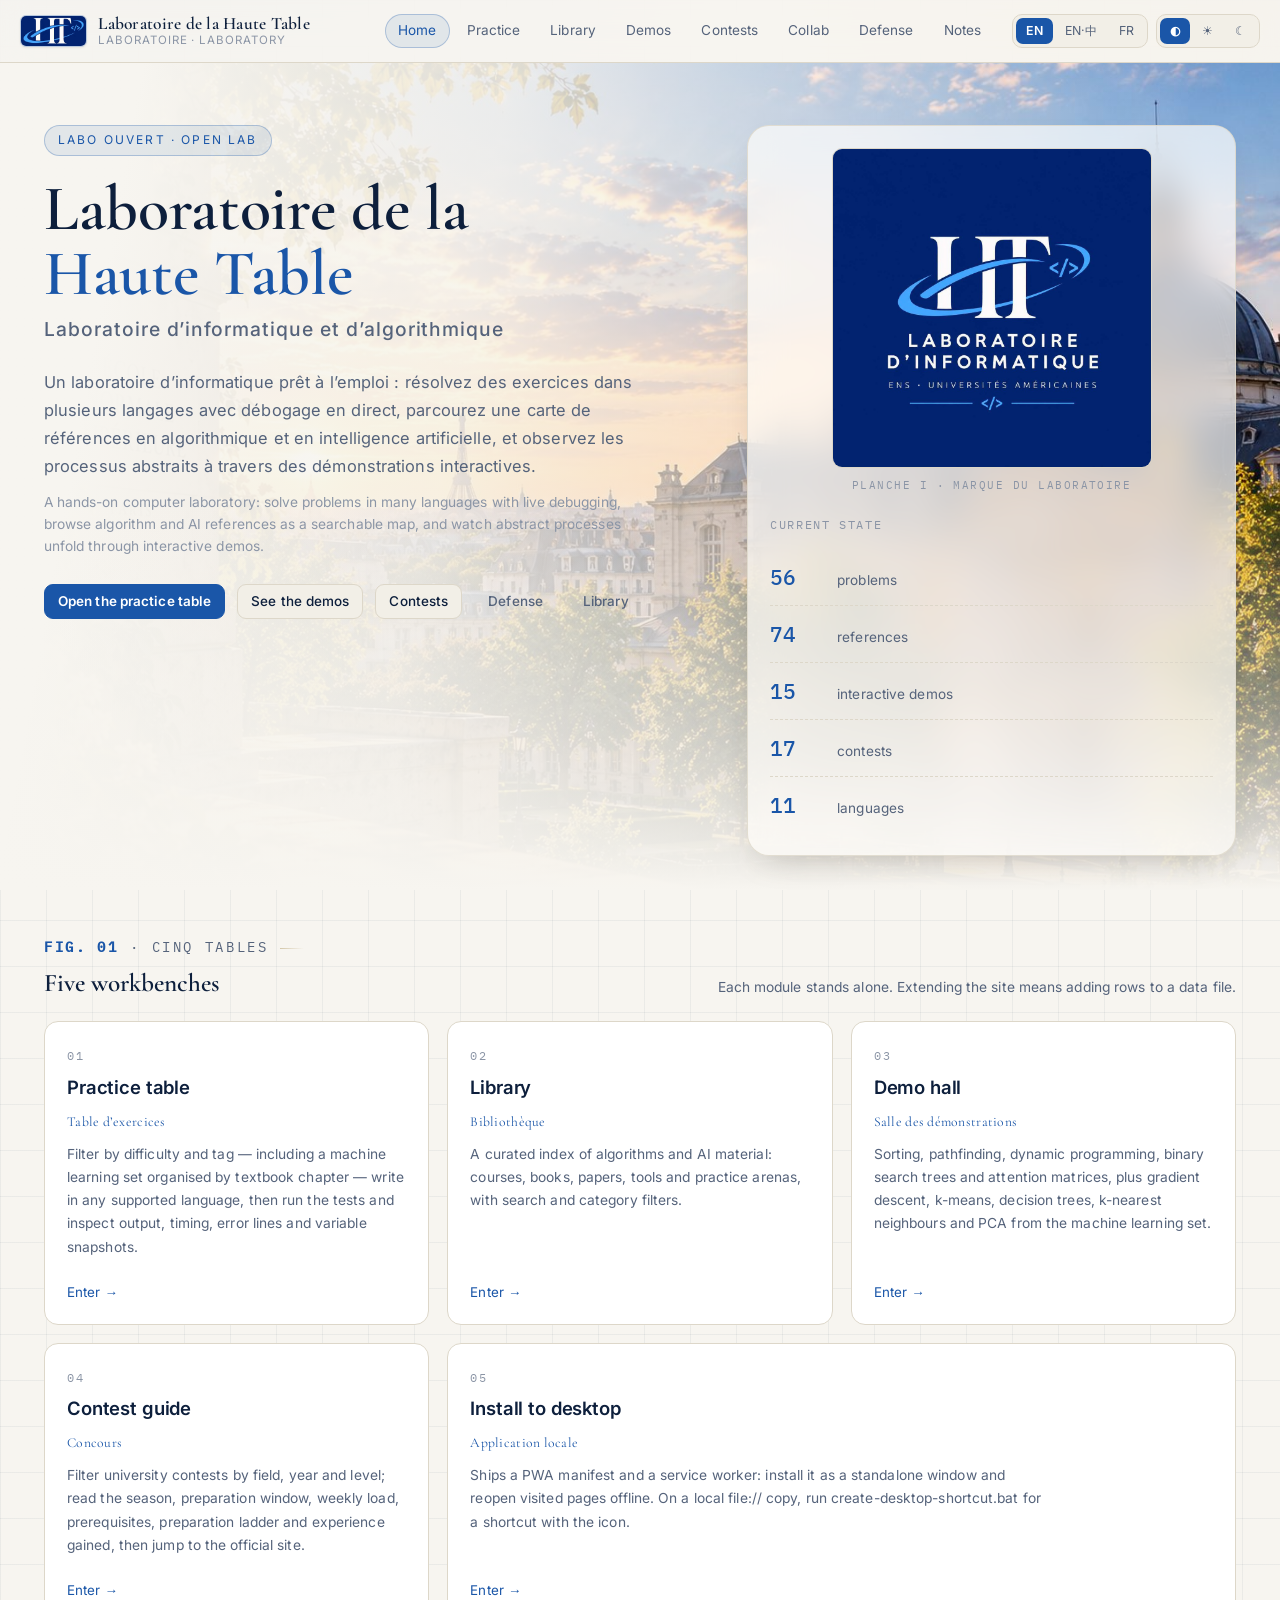
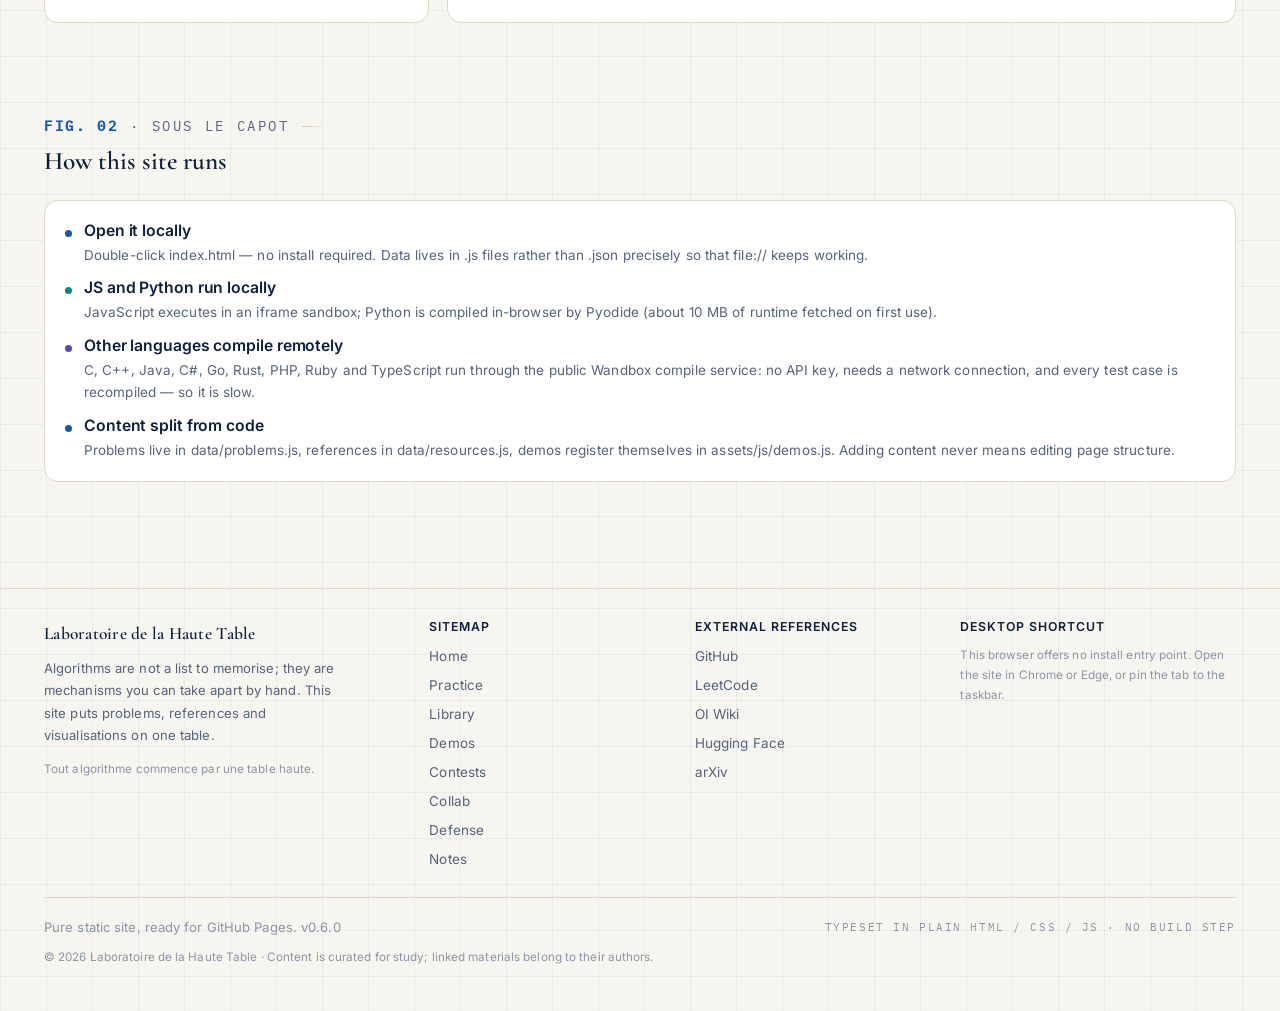
==== commit 19d9f982: "Add files via upload" ====
--- a/index.html
+++ b/index.html
@@ -39,6 +39,7 @@
       <a href="resources.html" data-i18n="nav.resources">资料库</a>
       <a href="demos.html" data-i18n="nav.demos">演示室</a>
       <a href="contests.html" data-i18n="nav.contests">竞赛</a>
+      <a href="collabs.html" data-i18n="nav.collab">合作</a>
       <a href="battle.html" data-i18n="nav.battle">攻防战</a>
       <a href="notes.html" data-i18n="nav.notes">笔记</a>
     </nav>
--- a/assets/css/modules.css
+++ b/assets/css/modules.css
@@ -954,6 +954,16 @@
 }
 .battle-log-title { margin: 18px 0 8px; font-size: 14px; }
 .battle-log-result { max-height: none; }
+.battle-seed { margin: 14px 0 0; font-size: 11.5px; color: var(--fg-dim); }
+.battle-seed .k {
+  margin-right: 7px; font-family: var(--mono); font-size: 9.5px;
+  letter-spacing: .08em; text-transform: uppercase;
+}
+.battle-seed code {
+  padding: 2px 6px; border-radius: 6px;
+  font-family: var(--mono); font-size: 10.5px; color: var(--gold);
+  background: var(--gold-soft); border: 1px solid var(--gold-line);
+}
 .battle-score-attack {
   border-color: color-mix(in srgb, var(--danger) 45%, transparent);
   background: var(--danger-soft);
@@ -995,6 +1005,171 @@
   white-space: pre-wrap;
 }
 .battle-code-out:empty { display: none; }
+
+/* ============================================================
+   合作咨询
+   ============================================================ */
+
+.collab-notice {
+  padding: 14px 16px; margin-bottom: 8px;
+  background: var(--gold-soft); border: 1px solid var(--gold-line);
+  border-radius: var(--radius);
+}
+.collab-notice-head {
+  display: flex; flex-wrap: wrap; align-items: center; gap: 9px;
+  margin-bottom: 6px;
+}
+.collab-notice-head b { font-size: 13.5px; color: var(--fg); }
+.collab-notice p {
+  margin: 0; max-width: 92ch;
+  font-size: 12.8px; line-height: 1.65; color: var(--fg-muted);
+}
+
+.mentor-grid {
+  display: grid; grid-template-columns: repeat(auto-fit, minmax(260px, 1fr));
+  gap: 12px;
+}
+.mentor-grid > * { min-width: 0; }
+.mentor-card {
+  display: flex; gap: 11px; align-items: flex-start;
+  padding: 14px; text-align: left; font: inherit; color: var(--fg);
+  background: var(--surface); border: 1px solid var(--border);
+  border-radius: var(--radius); cursor: pointer;
+  transition: border-color .16s, transform .16s;
+}
+.mentor-card:hover { border-color: var(--gold-line); transform: translateY(-2px); }
+.mentor-mark {
+  flex: none; width: 44px; height: 44px;
+  display: flex; align-items: center; justify-content: center;
+  border-radius: 10px; background: var(--gold-soft); border: 1px solid var(--gold-line);
+  color: var(--gold); font-family: var(--mono); font-size: 10px;
+}
+.mentor-body { display: flex; flex-direction: column; gap: 2px; min-width: 0; }
+.mentor-name { font-size: 14px; font-weight: 600; }
+.mentor-title { font-size: 11.6px; line-height: 1.4; color: var(--fg-muted); }
+.mentor-unit { font-size: 11px; line-height: 1.4; color: var(--fg-dim); }
+.mentor-bio {
+  display: -webkit-box; -webkit-line-clamp: 2; -webkit-box-orient: vertical;
+  overflow: hidden; margin-top: 4px;
+  font-size: 11.4px; line-height: 1.5; color: var(--fg-muted);
+}
+.mentor-project { margin-top: 4px; font-size: 11.4px; line-height: 1.4; color: var(--accent); }
+
+.collab-bar {
+  display: grid; grid-template-columns: 1.5fr repeat(5, minmax(115px, 1fr));
+  gap: 10px; align-items: end;
+  padding: 15px; background: var(--surface);
+  border: 1px solid var(--border); border-radius: var(--radius);
+}
+
+.collab-grid {
+  display: grid; grid-template-columns: repeat(auto-fill, minmax(340px, 1fr));
+  gap: 16px; align-items: start;
+}
+.collab-grid > * { min-width: 0; }
+.collab-card {
+  display: flex; flex-direction: column; gap: 9px;
+  padding: 16px; background: var(--surface);
+  border: 1px solid var(--border); border-radius: var(--radius);
+  scroll-margin-top: 92px;
+  transition: border-color .16s, transform .16s;
+}
+.collab-card:hover { border-color: var(--border-strong); }
+.collab-card.is-flash { animation: collab-flash 1.3s ease-out; }
+@keyframes collab-flash {
+  0% { box-shadow: 0 0 0 0 var(--gold-line); }
+  35% { box-shadow: 0 0 0 5px var(--gold-soft); }
+  100% { box-shadow: 0 0 0 0 transparent; }
+}
+
+.collab-card-head { display: flex; align-items: flex-start; gap: 11px; }
+.collab-mark {
+  flex: none; width: 48px; min-height: 48px;
+  display: flex; align-items: center; justify-content: center;
+  padding: 4px; text-align: center; word-break: break-word;
+  border-radius: 11px; background: var(--gold-soft); border: 1px solid var(--gold-line);
+  color: var(--gold); font-family: var(--mono); font-size: 10.5px; line-height: 1.2;
+}
+.collab-card-title { min-width: 0; }
+.collab-card-title h3 { margin: 0; font-size: 1rem; line-height: 1.35; }
+.collab-card-title p { margin: 2px 0 0; font-size: 11.6px; line-height: 1.4; color: var(--fg-dim); }
+.collab-meta { display: flex; flex-wrap: wrap; gap: 6px; }
+.collab-tags { display: flex; flex-wrap: wrap; gap: 5px; }
+.collab-project { margin: 0; font-size: .98rem; line-height: 1.4; color: var(--fg); }
+.collab-summary { margin: 0; font-size: 12.7px; line-height: 1.64; color: var(--fg-muted); }
+.collab-mentor-line {
+  display: flex; gap: 7px; align-items: baseline;
+  padding: 7px 0; border-top: 1px dotted var(--border); border-bottom: 1px dotted var(--border);
+  font-size: 12px;
+}
+.collab-mentor-line .k {
+  flex: none; font-family: var(--mono); font-size: 9.4px;
+  letter-spacing: .07em; text-transform: uppercase; color: var(--fg-dim);
+}
+.collab-mentor-line .v { min-width: 0; line-height: 1.45; color: var(--fg-muted); }
+.collab-more { display: flex; flex-direction: column; gap: 11px; }
+.collab-more[hidden] { display: none; }
+.detail-link { display: inline-block; margin-top: 4px; font-size: 11.8px; color: var(--accent); }
+.collab-card-foot {
+  display: flex; flex-wrap: wrap; align-items: center;
+  justify-content: space-between; gap: 8px;
+  margin-top: auto; padding-top: 4px;
+}
+.collab-links { display: flex; flex-wrap: wrap; gap: 6px; }
+.collab-toggle { flex: none; }
+
+.collab-steps {
+  display: grid; grid-template-columns: repeat(auto-fit, minmax(240px, 1fr));
+  gap: 14px;
+}
+.collab-steps > * { min-width: 0; }
+.collab-step {
+  padding: 16px; background: var(--surface);
+  border: 1px solid var(--border); border-radius: var(--radius);
+}
+.step-num { font-family: var(--mono); font-size: 10.5px; letter-spacing: .08em; color: var(--gold); }
+.collab-step h3 { margin: 6px 0 5px; font-size: .98rem; }
+.collab-step p { margin: 0; font-size: 12.7px; line-height: 1.62; color: var(--fg-muted); }
+
+.paper-grid {
+  display: grid; grid-template-columns: repeat(auto-fit, minmax(250px, 1fr));
+  gap: 14px;
+}
+.paper-grid > * { min-width: 0; }
+.paper-card {
+  padding: 16px; background: var(--surface);
+  border: 1px solid var(--border); border-radius: var(--radius);
+}
+.paper-card h3 { margin: 6px 0 5px; font-size: .98rem; }
+.paper-card p { margin: 0; font-size: 12.7px; line-height: 1.62; color: var(--fg-muted); }
+.paper-links { display: flex; flex-wrap: wrap; gap: 6px; margin-top: 10px; }
+.paper-links a {
+  padding: 3px 8px; border: 1px solid var(--border); border-radius: 999px;
+  font-size: 11.4px; color: var(--accent); text-decoration: none;
+}
+.paper-links a:hover { border-color: var(--accent-line); background: var(--accent-soft); text-decoration: none; }
+.paper-template {
+  margin-top: 14px; padding: 16px; background: var(--surface);
+  border: 1px solid var(--border); border-radius: var(--radius);
+}
+.paper-template-head {
+  display: flex; flex-wrap: wrap; align-items: center;
+  justify-content: space-between; gap: 10px; margin-bottom: 9px;
+}
+.paper-template-head h3 { margin: 0; font-size: .98rem; }
+.paper-template pre {
+  margin: 0; padding: 12px; background: var(--bg-elev);
+  border: 1px solid var(--border); border-radius: 8px;
+  font-family: var(--mono); font-size: 11.5px; line-height: 1.7;
+  color: var(--fg-muted); white-space: pre-wrap;
+}
+
+.collab-disclaimer {
+  padding: 18px; background: var(--surface);
+  border: 1px solid var(--border); border-radius: var(--radius);
+}
+.collab-disclaimer p { margin: 0 0 9px; font-size: 12.7px; line-height: 1.7; color: var(--fg-muted); }
+.collab-disclaimer p:last-child { margin-bottom: 0; }
 
 /* ============================================================
    演示
@@ -1067,6 +1242,7 @@
 html[data-lang="both"] .battle-page .battle-tutorial { font-size: 12.2px; }
 html[data-lang="both"] .battle-page .battle-rating-name { font-size: 17px; }
 html[data-lang="both"] .battle-page .battle-rating-desc { font-size: 12.5px; }
+html[data-lang="both"] .battle-page .battle-seed { font-size: 11px; }
 html[data-lang="both"] .battle-page .breakdown-row { font-size: 11.7px; }
 html[data-lang="both"] .battle-page .battle-result-head h2 { font-size: 1.35rem; }
 html[data-lang="both"] .battle-page .node-label { font-size: 11.4px; }
@@ -1077,6 +1253,8 @@
   .hero-grid { grid-template-columns: 1fr; gap: 28px; }
   .library-bar { grid-template-columns: 1fr 1fr; }
   .battle-shell { grid-template-columns: minmax(0, 1fr) 320px; }
+  .collab-bar { grid-template-columns: 1fr 1fr 1fr; }
+  .collab-bar .field:first-child { grid-column: 1 / -1; }
 }
 
 @media (max-width: 960px) {
@@ -1098,6 +1276,8 @@
   .contest-bar .span-2 { grid-column: auto; }
   .contest-grid { grid-template-columns: 1fr; }
   .scenario-grid { grid-template-columns: 1fr; }
+  .collab-bar { grid-template-columns: 1fr; }
+  .collab-grid { grid-template-columns: 1fr; }
   .year-grid { grid-template-columns: 1fr; }
   .guide-grid { grid-template-columns: 1fr; }
   .path-grid { grid-template-columns: 1fr; }
@@ -1185,6 +1365,14 @@
   .score-num { font-size: 28px; }
   .battle-result-head { flex-direction: column; align-items: flex-start; gap: 12px; }
   .breakdown-row { grid-template-columns: 106px 1fr 36px; gap: 6px; font-size: 11.5px; }
+
+  /* 合作咨询 */
+  .collab-card, .collab-step, .collab-disclaimer { padding: 13px; border-radius: 12px; }
+  .collab-mark { width: 42px; min-height: 42px; }
+  .collab-notice { padding: 12px; }
+  .mentor-card { padding: 12px; }
+  .paper-card, .paper-template { padding: 13px; border-radius: 12px; }
+  .paper-template pre { font-size: 11px; }
 }
 
 /* 卡片里可能出现长公式/长代码：允许网格单元收缩，由 pre 自己横向滚动，
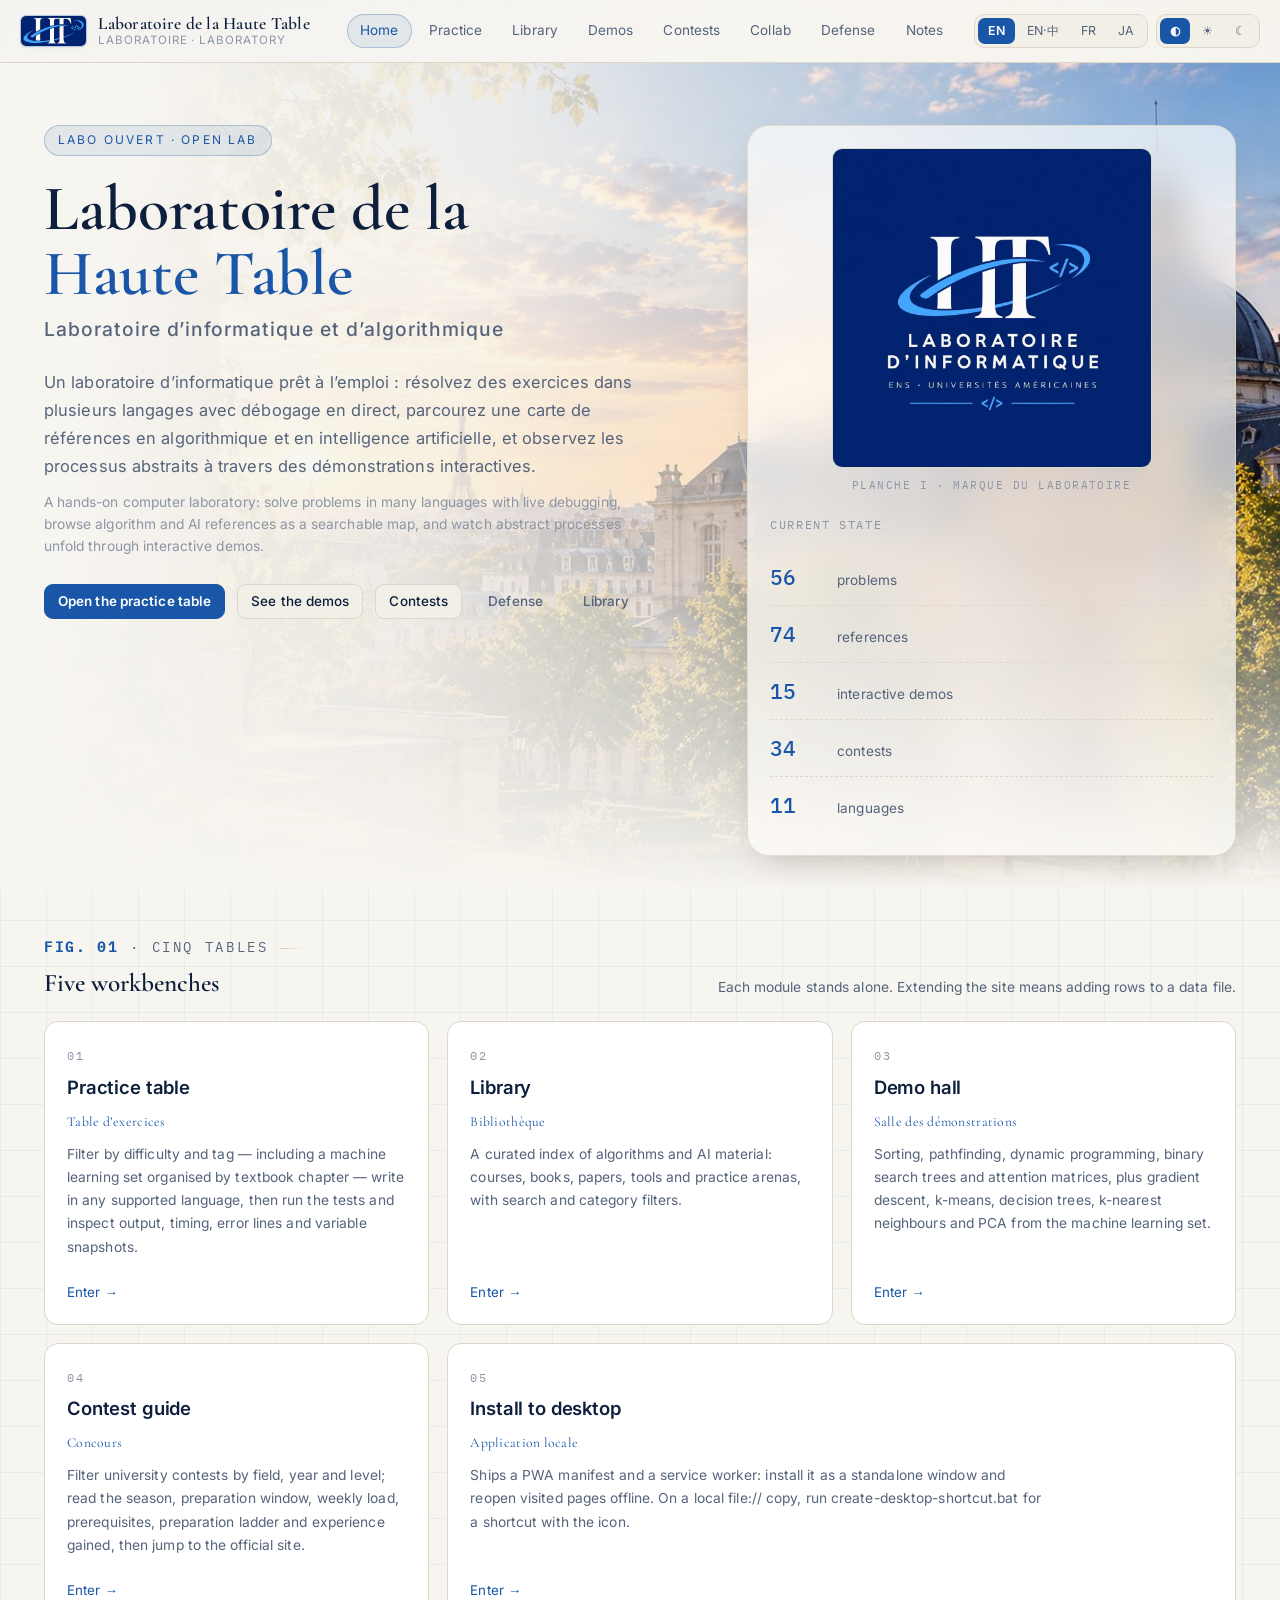
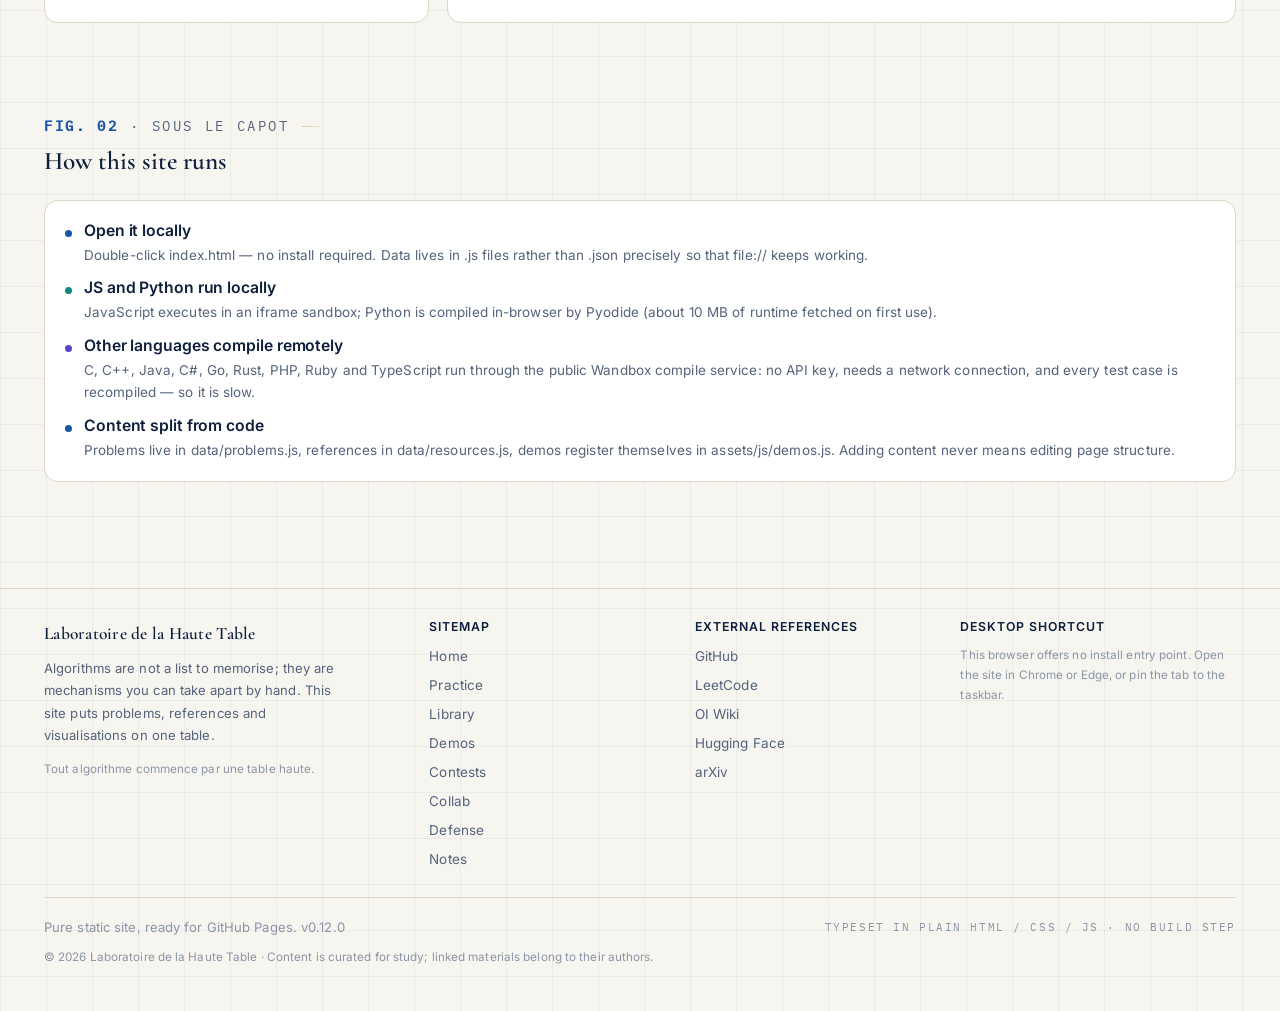
==== commit cdae2414: "Add files via upload" ====
--- a/index.html
+++ b/index.html
@@ -56,11 +56,13 @@
         <span class="hero-eyebrow" data-i18n="home.eyebrow">Labo ouvert · 开放实验室</span>
         <h1 class="hero-title-fr">Laboratoire de la <em>Haute&nbsp;Table</em></h1>
         <p class="hero-title-zh">Laboratoire d’informatique et d’algorithmique</p>
+        <p class="hero-title-zh hero-sub-ja">情報学とアルゴリズムの実験室</p>
         <p class="hero-lede">
            Un laboratoire d’informatique prêt à l’emploi : résolvez des exercices dans plusieurs langages
            avec débogage en direct, parcourez une carte de références en algorithmique et en intelligence
            artificielle, et observez les processus abstraits à travers des démonstrations interactives.
         </p>
+        <p class="hero-lede hero-lede-ja">すぐに動かせる情報学の実験室です。複数の言語で問題を解き、その場でデバッグする。アルゴリズムと AI の資料は検索できる地図として辿り、抽象的な過程はドラッグも一時停止もできる動的なデモで、机の上に広げて確かめられます。</p>
         <p class="hero-lede-en">
           A hands-on computer laboratory: solve problems in many languages with live debugging, browse
           algorithm and AI references as a searchable map, and watch abstract processes unfold through
@@ -124,35 +126,35 @@
       <a class="module-card" href="practice.html">
         <span class="module-num">01</span>
         <h3 data-i18n="home.m1.title">刷题台</h3>
-        <span class="fr">Table d’exercices</span>
+        <span class="fr" data-i18n="home.m1.fr">Table d’exercices</span>
         <p data-i18n="home.m1.desc"></p>
         <span class="go" data-i18n="home.go">进入 →</span>
       </a>
       <a class="module-card" href="resources.html">
         <span class="module-num">02</span>
         <h3 data-i18n="home.m2.title">资料库</h3>
-        <span class="fr">Bibliothèque</span>
+        <span class="fr" data-i18n="home.m2.fr">Bibliothèque</span>
         <p data-i18n="home.m2.desc"></p>
         <span class="go" data-i18n="home.go">进入 →</span>
       </a>
       <a class="module-card" href="demos.html">
         <span class="module-num">03</span>
         <h3 data-i18n="home.m3.title">演示室</h3>
-        <span class="fr">Salle des démonstrations</span>
+        <span class="fr" data-i18n="home.m3.fr">Salle des démonstrations</span>
         <p data-i18n="home.m3.desc"></p>
         <span class="go" data-i18n="home.go">进入 →</span>
       </a>
       <a class="module-card" href="contests.html">
         <span class="module-num">04</span>
         <h3 data-i18n="home.m5.title">竞赛指南</h3>
-        <span class="fr">Concours</span>
+        <span class="fr" data-i18n="home.m5.fr">Concours</span>
         <p data-i18n="home.m5.desc"></p>
         <span class="go" data-i18n="home.go">进入 →</span>
       </a>
       <a class="module-card" href="index.html#install-block">
         <span class="module-num">05</span>
         <h3 data-i18n="home.m4.title">安装到桌面</h3>
-        <span class="fr">Application locale</span>
+        <span class="fr" data-i18n="home.m4.fr">Application locale</span>
         <p data-i18n="home.m4.desc"></p>
         <span class="go" data-i18n="home.go">进入 →</span>
       </a>
--- a/assets/css/modules.css
+++ b/assets/css/modules.css
@@ -67,6 +67,14 @@
 /* 双语模式下补一段中文导语：中文为主、英文小字为辅 */
 .hero-lede-zh { display: none; margin-top: 10px; }
 html[data-lang="both"] .hero-lede-zh { display: block; }
+
+/* 日本語モード：日本語を主、英語を小さい併記に切り替える */
+.hero-sub-ja,
+.hero-lede-ja { display: none; }
+html[data-lang="ja"] .hero-title-zh:not(.hero-sub-ja) { display: none; }
+html[data-lang="ja"] .hero-sub-ja { display: block; }
+html[data-lang="ja"] .hero-lede:not(.hero-lede-ja) { display: none; }
+html[data-lang="ja"] .hero-lede-ja { display: block; }
 
 .hero-actions { margin-top: 26px; }
 
@@ -1056,7 +1064,7 @@
 .mentor-project { margin-top: 4px; font-size: 11.4px; line-height: 1.4; color: var(--accent); }
 
 .collab-bar {
-  display: grid; grid-template-columns: 1.5fr repeat(5, minmax(115px, 1fr));
+  display: grid; grid-template-columns: 1.5fr repeat(6, minmax(100px, 1fr));
   gap: 10px; align-items: end;
   padding: 15px; background: var(--surface);
   border: 1px solid var(--border); border-radius: var(--radius);
@@ -1395,3 +1403,84 @@
   .footer-grid a { font-size: 13px; }
   .footer-bottom { margin-top: 16px; padding-top: 12px; }
 }
+
+/* ============================================================
+   Japanese edition — sakura / indigo palette, JP fonts, hero image
+   Only active when <html data-lang="ja">
+   ============================================================ */
+html[data-lang="ja"] {
+  --bg: #0d0b1a;
+  --bg-elev: rgba(18, 14, 34, 0.92);
+  --surface: rgba(27, 22, 48, 0.86);
+  --surface-2: rgba(38, 29, 62, 0.86);
+  --surface-3: rgba(52, 39, 80, 0.90);
+  --border: rgba(229, 138, 168, 0.18);
+  --border-strong: rgba(229, 138, 168, 0.40);
+  --fg: #f7edf3;
+  --fg-muted: #cdb8c8;
+  --fg-dim: #9d8599;
+  --accent: #e58aa8;
+  --accent-soft: rgba(229, 138, 168, 0.16);
+  --accent-line: rgba(229, 138, 168, 0.40);
+  --accent-strong: #a84f72;
+  --accent-on: #ffffff;
+  --gold: #e3bd7a;
+  --gold-soft: rgba(227, 189, 122, 0.14);
+  --gold-line: rgba(227, 189, 122, 0.40);
+  --grid: rgba(229, 138, 168, 0.07);
+  --teal: #7fd6c2;
+  --teal-soft: rgba(127, 214, 194, 0.14);
+  --violet: #b9a4ff;
+  --violet-soft: rgba(185, 164, 255, 0.14);
+  --danger: #ff8aa0;
+  --danger-soft: rgba(255, 138, 160, 0.12);
+  --ok: #73d7a5;
+  --warn: #e8bd72;
+  --sans: "Noto Sans JP", "Yu Gothic", "Hiragino Kaku Gothic ProN", "Meiryo",
+          "Inter", -apple-system, BlinkMacSystemFont, "Segoe UI", "PingFang SC",
+          "Microsoft YaHei", sans-serif;
+  --serif: "Noto Serif JP", "Yu Mincho", "Hiragino Mincho ProN", "MS PMincho",
+           "Cormorant Garamond", "Songti SC", "SimSun", serif;
+  --serif-cjk: "Noto Serif JP", "Yu Mincho", "Hiragino Mincho ProN", "MS PMincho",
+               "Songti SC", "SimSun", serif;
+}
+
+html[data-lang="ja"] body {
+  background-color: #0d0b1a;
+  background-image:
+    linear-gradient(180deg, rgba(13, 11, 26, 0.72), rgba(13, 11, 26, 0.88)),
+    url("../img/hero-jp.jpg");
+  background-size: cover, cover;
+  background-position: center, center;
+  background-attachment: fixed, fixed;
+  background-repeat: no-repeat, no-repeat;
+}
+
+html[data-lang="ja"] .site-header {
+  background: rgba(13, 11, 26, 0.84);
+  border-bottom-color: rgba(229, 138, 168, 0.24);
+}
+
+html[data-lang="ja"] .site-footer {
+  background: rgba(13, 11, 26, 0.90);
+  border-top-color: rgba(229, 138, 168, 0.24);
+}
+
+html[data-lang="ja"] .hero {
+  background-image:
+    linear-gradient(90deg, rgba(13, 11, 26, 0.94) 0%, rgba(13, 11, 26, 0.62) 55%, rgba(13, 11, 26, 0.30) 100%),
+    url("../img/hero-jp.jpg");
+  background-size: cover, cover;
+  background-position: center, center;
+  background-repeat: no-repeat, no-repeat;
+}
+
+html[data-lang="ja"] .brand-fr {
+  font-family: "Cormorant Garamond", "Noto Serif JP", serif;
+}
+
+html[data-lang="ja"] h1,
+html[data-lang="ja"] h2,
+html[data-lang="ja"] h3 {
+  font-family: var(--serif);
+}
